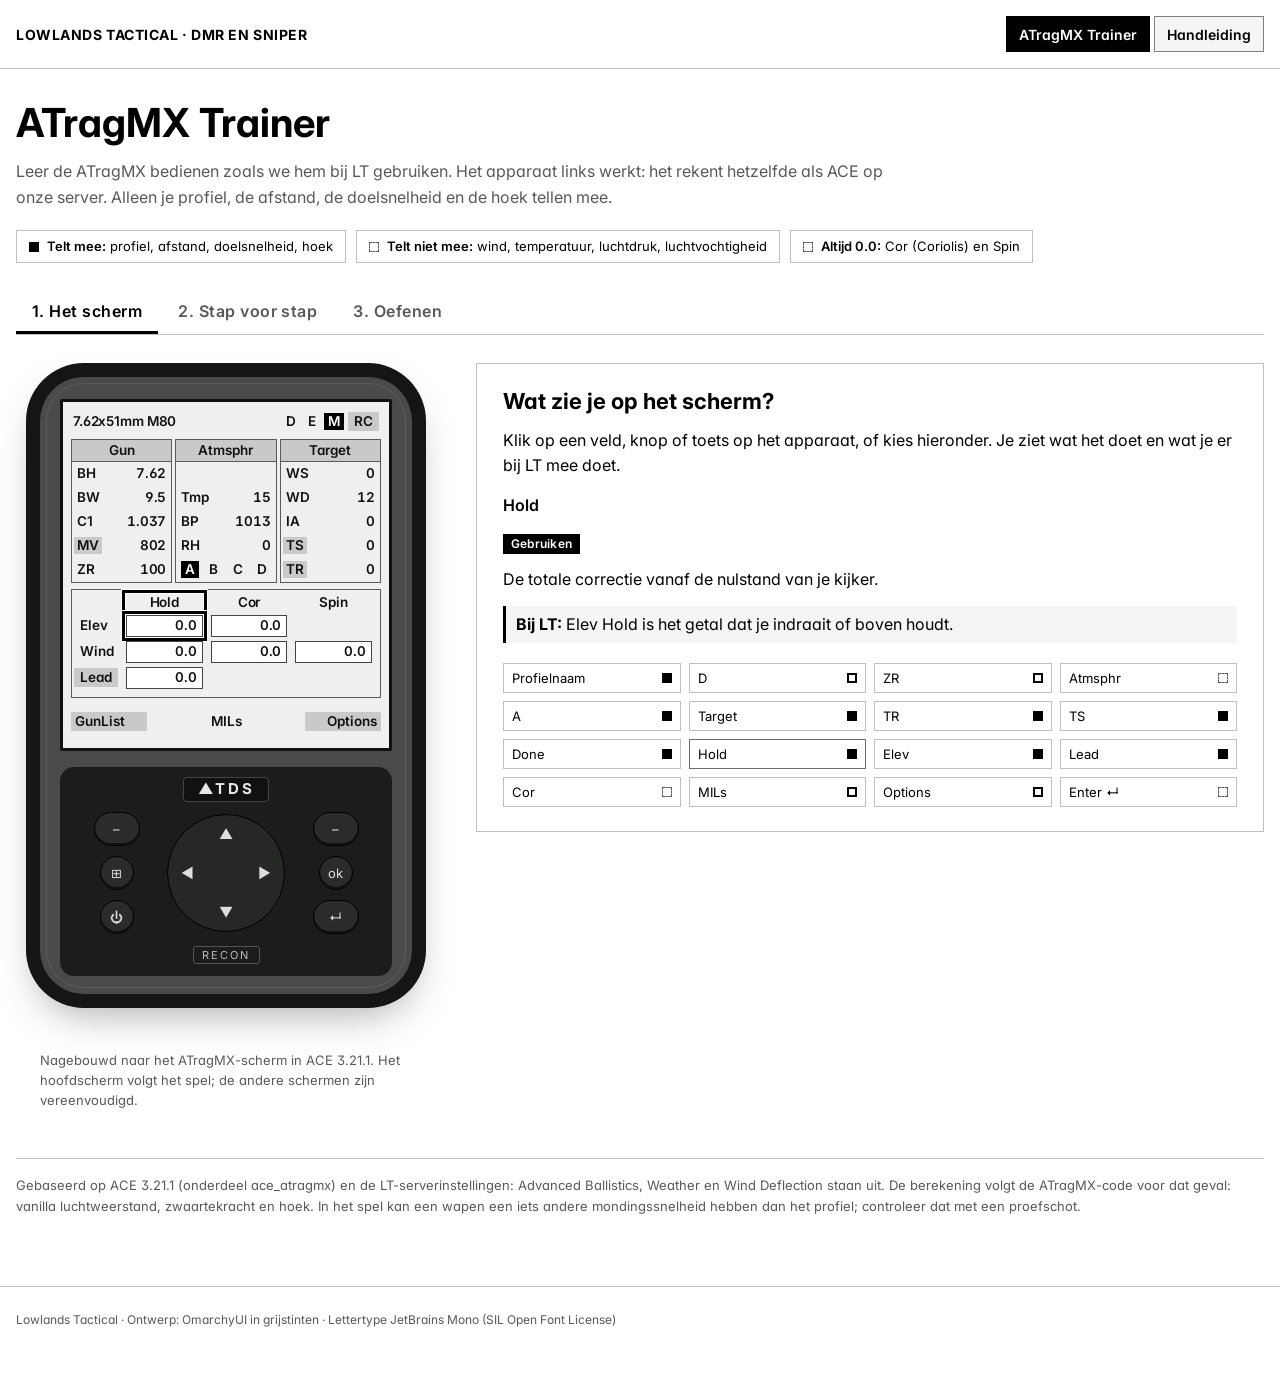
==== index.html @ fa659703 "Add ATragMX trainer and DMR/sniper guide Interactive Dutch ATragMX trainer matching ACE 3.21.1 with " ====
<!doctype html>
<html lang="nl">
<head>
<meta charset="utf-8">
<meta name="viewport" content="width=device-width, initial-scale=1, viewport-fit=cover">
<title>ATragMX Trainer · Lowlands Tactical</title>
<meta name="description" content="Interactieve ATragMX-training voor DMR en sniper bij Lowlands Tactical, afgestemd op onze ACE-serverinstellingen.">
<link rel="stylesheet" href="assets/omarchyui.css">
<link rel="stylesheet" href="assets/lt.css">
<link rel="preconnect" href="https://fonts.googleapis.com">
<link rel="preconnect" href="https://fonts.gstatic.com" crossorigin>
<link rel="stylesheet" href="https://fonts.googleapis.com/css2?family=Inter:wght@400;500;600;700&display=swap">
<style>
/* Layout: werkbank. Links het apparaat (blijft staan), rechts de les die erbij hoort. Op telefoon onder elkaar. */
/* Kleuren en letters komen uit OmarchyUI (assets/omarchyui.css + assets/lt.css). Hier alleen aliassen. */
:root{
  --fg:var(--ink); --muted:var(--ink-muted);
  --hi:var(--ink); --hi-soft:var(--selected);
  --ok:var(--ink); --ok-soft:var(--selected); --warn:var(--ink); --warn-soft:var(--surface-sunken); --no:var(--ink-muted); --no-soft:transparent;
  --f-display:var(--font-sans); --f-body:var(--font-text); --f-mono:var(--font-sans);
  --f-lcd:var(--font-text);
  /* Apparaat: vaste grijstinten, in beide thema's gelijk */
  --rubber:#151515; --olive:#4a4a4a; --olive-hi:#5c5c5c; --keys:#1c1c1c; --key:#2b2b2b; --lcd:#efefef; --lcd-ink:#111; --lcd-btn:#c9c9c9; --lcd-line:#5a5a5a;
}
*{box-sizing:border-box}
body{margin:0}
.wrap{max-width:1760px;margin:0 auto;padding-inline:16px;padding-block:24px 48px}
header.top{display:grid;gap:10px;margin-bottom:18px}
.eyebrow{font-family:var(--f-display);font-weight:600;letter-spacing:.12em;text-transform:uppercase;color:var(--accent);font-size:14px}
h1{font-family:var(--f-display);font-weight:700;font-size:clamp(34px,5vw,52px);line-height:1;margin:0;text-wrap:balance}
.lead{max-width:68ch;color:var(--muted);margin:0}
.rules{display:flex;flex-wrap:wrap;gap:8px;margin-top:4px}
.rule{display:inline-flex;gap:6px;align-items:center;border:1px solid var(--line);background:var(--surface);border-radius:999px;padding:4px 12px;font-size:13px}
.rule b{font-weight:600}
.dot{width:8px;height:8px;border-radius:50%;flex:none}
.dot.ok{background:var(--ok)} .dot.no{background:var(--no)} .dot.warn{background:var(--warn)}

nav.tabs{display:flex;gap:4px;border-bottom:1px solid var(--line);margin:18px 0 20px;overflow-x:auto}
nav.tabs button{font-family:var(--f-display);font-size:19px;font-weight:600;letter-spacing:.03em;background:none;border:0;border-bottom:3px solid transparent;color:var(--muted);padding:8px 14px;cursor:pointer;white-space:nowrap}
nav.tabs button[aria-selected="true"]{color:var(--fg);border-bottom-color:var(--accent)}
nav.tabs button:focus-visible{outline:2px solid var(--hi);outline-offset:2px}

.bench{display:grid;grid-template-columns:minmax(0,420px) minmax(0,1fr);gap:40px;align-items:start}
@media (max-width:880px){.bench{grid-template-columns:minmax(0,1fr)}}
.devcol{position:sticky;top:calc(env(safe-area-inset-top,0px) + 12px);max-width:400px;width:100%;justify-self:center}
@media (max-width:880px){.devcol{position:static}}

/* Het apparaat: TDS Recon met ATragMX */
.pda{background:var(--olive);border-radius:44px;padding:22px 20px 18px;position:relative;box-shadow:0 0 0 14px var(--rubber),0 18px 40px rgba(0,0,0,.35);margin:14px}
.pda::before{content:"";position:absolute;inset:6px;border-radius:38px;border:1px solid var(--olive-hi);pointer-events:none}
.screen{background:var(--lcd);color:var(--lcd-ink);font-family:var(--f-lcd);font-weight:600;font-size:13.5px;line-height:1.25;padding:10px 8px 8px;min-height:352px;position:relative;border:3px solid #111;border-radius:2px}
.keys{background:var(--keys);border-radius:14px;margin-top:16px;padding:10px 14px 12px;display:grid;grid-template-columns:1fr auto 1fr;grid-template-rows:auto auto auto;gap:6px 8px;align-items:center;justify-items:center}
.brand{grid-column:1/-1;font-family:var(--f-display);font-weight:700;letter-spacing:.18em;color:#e8e8e8;background:#111;border:1px solid #444;border-radius:4px;padding:0 14px;font-size:15px}
.k{background:var(--key);color:#ddd;border:1px solid #000;border-radius:50%;width:34px;height:34px;display:grid;place-items:center;font-size:13px;cursor:pointer;box-shadow:inset 0 -2px 0 rgba(0,0,0,.6)}
.k:hover{background:#3b3e39}
.k.wide{border-radius:18px;width:46px}
.dpad{grid-row:2/4;grid-column:2;width:118px;height:118px;border-radius:50%;background:#262826;border:1px solid #000;display:grid;grid-template-columns:repeat(3,1fr);grid-template-rows:repeat(3,1fr);place-items:center}
.dpad button{background:none;border:0;color:#ddd;font-size:14px;cursor:pointer;width:32px;height:32px;border-radius:50%}
.dpad button:hover{background:#3b3e39}
.recon{grid-column:1/-1;font-family:var(--f-display);letter-spacing:.2em;font-size:11px;color:#bbb;border:1px solid #555;border-radius:3px;padding:0 8px;margin-top:2px}

.top-line{display:flex;justify-content:space-between;align-items:center;gap:6px;margin:0 2px 8px}
.prof{white-space:nowrap;overflow:hidden;text-overflow:ellipsis}
.units{display:flex;gap:4px;align-items:center}
.u{background:none;border:0;font:inherit;color:inherit;padding:0 4px;cursor:pointer}
.u.on{background:#000;color:#fff}
.sbtn{background:var(--lcd-btn);border:0;font:inherit;color:inherit;padding:1px 6px;cursor:pointer}
.sbtn:hover{filter:brightness(.93)}
.cols{display:grid;grid-template-columns:repeat(3,minmax(0,1fr));gap:3px}
.col{border:1px solid var(--lcd-line)}
.col .hd{display:block;width:100%;text-align:center;background:var(--lcd-btn);border:0;border-bottom:1px solid var(--lcd-line);font:inherit;color:inherit;padding:2px 0;cursor:pointer}
.col .hd:hover{filter:brightness(.93)}
.cr{display:flex;justify-content:space-between;align-items:center;padding:3px 5px;min-height:24px;gap:4px}
.cr .lbtn{background:var(--lcd-btn);border:0;font:inherit;color:inherit;padding:0 3px;margin-left:-3px;cursor:pointer}
.cr .v{font-variant-numeric:tabular-nums}
.slots{display:flex;justify-content:space-between;padding:3px 5px}
.slots button{background:none;border:0;font:inherit;color:inherit;padding:0 4px;cursor:pointer}
.slots button.on{background:#000;color:#fff}
.resbox{border:1px solid var(--lcd-line);margin-top:6px;padding:4px 8px 8px;display:grid;grid-template-columns:auto repeat(3,minmax(0,1fr));gap:4px 8px;align-items:center}
.resbox .h{text-align:center}
.box{border:1px solid #444;background:#fff;text-align:right;padding:1px 5px;font-variant-numeric:tabular-nums;min-height:22px}
.bot{display:flex;justify-content:space-between;align-items:center;margin-top:14px}
.warnbar{background:#d4d4d4;color:#111;border:1px solid #111;font-family:var(--f-body);font-weight:500;font-size:11.5px;padding:2px 6px;margin-bottom:6px}
[data-k].hl{outline:3px solid var(--hi);outline-offset:1px;animation:pulse 1.4s ease-in-out infinite}
@keyframes pulse{50%{outline-color:transparent}}
@media (prefers-reduced-motion:reduce){[data-k].hl{animation:none}}
.explaining [data-k]{cursor:help}
.title-bar{background:#000;color:#fff;padding:2px 6px;margin:-10px -8px 8px}
.tgt-form{display:grid;gap:7px;padding:52px 4px 0}
.tbar{display:grid;grid-template-columns:repeat(4,1fr);gap:2px;background:var(--lcd-btn);margin:44px -4px 0}
.tbar button{background:var(--lcd-btn);border:0;font:inherit;color:inherit;padding:3px 0;cursor:pointer}
.tbar button+button{border-left:2px solid var(--lcd)}
.tbar button:hover{filter:brightness(.93)}
.tgt-form .sub{font-size:11px;color:#666;margin-right:2px}
.tgt-form .f{display:grid;grid-template-columns:minmax(0,1fr) auto;gap:6px;align-items:center}
.tgt-form input{width:62px;font:inherit;padding:1px 4px;border:1px solid #444;background:#fff;color:#000;text-align:right;border-radius:0}
.tgt-form input:focus{outline:2px solid #1d3f8a}
.tgt-form .pair{display:flex;gap:4px}
.tgt-form .pair{align-items:center}
.tgt-form .pair input{width:44px}
.list{display:grid;gap:1px;max-height:280px;overflow:auto}
.list button{text-align:left;font:inherit;background:none;border:0;padding:3px 6px;cursor:pointer;color:inherit}
.list button.on{background:#000;color:#fff}
.list button:hover:not(.on){background:#ddd}
.gl{display:grid;grid-template-columns:minmax(0,1.25fr) minmax(0,1fr);gap:10px;min-height:330px}
.gl-h{background:var(--lcd-btn);padding:2px 6px;margin-bottom:4px}
.gl .list{max-height:300px;border-right:6px solid #d6d6d6}
.gl .list button.on{background:var(--lcd-btn);color:inherit}
.gl-r{display:flex;flex-direction:column;gap:6px}
.gl-r .sbtn{text-align:right;padding:2px 6px}
.gl-r span{min-height:8px}
.gl-r .gl-sp{flex:1}
.optbg{position:absolute;inset:0;background:transparent;border:0;padding:0;cursor:default}
.optpop{position:absolute;right:8px;top:38%;width:56%;background:#fff;border:1px solid #333;display:grid;padding:2px 0;box-shadow:0 2px 6px rgba(0,0,0,.25)}
.optpop button{text-align:left;background:none;border:0;font:inherit;color:inherit;padding:1px 10px;cursor:pointer}
.optpop button.on{background:#e6e6e6}
.optpop button:hover{background:#d9d9d9}
.ra{padding:28px 4px 0}
.ra-note{font-size:12px;line-height:1.3;margin:0 0 18px}
.ra-r{display:grid;grid-template-columns:minmax(0,1fr) 22px 70px 74px;gap:6px;align-items:center;margin-bottom:10px}
.ra-r .ra-l{text-align:right}
.ra-r input{font:inherit;width:100%;padding:1px 4px;border:1px solid #444;background:#fff;color:#000;text-align:right}
.ra-r input:focus{outline:2px solid #1d3f8a}
.ra-x{text-align:center;padding:1px 0}
.ra-u{text-align:left;background:var(--lcd-btn);padding:1px 6px;min-height:20px}
.ra-r:first-of-type{grid-template-columns:minmax(0,1fr) auto}
.ra-hw{display:flex;gap:0;background:#fff;border:1px solid #fff}
.ra-hw .u{padding:1px 8px}
.sa-r{display:grid;grid-template-columns:minmax(0,1fr) 70px 74px;gap:6px;align-items:center;margin-bottom:12px}
.sa-r .ra-l{text-align:right}
.sa-r input{font:inherit;width:100%;padding:1px 4px;border:1px solid #444;background:#fff;color:#000;text-align:right}
.sa-r input:focus{outline:2px solid #1d3f8a}
.sa-timer{display:grid;gap:14px;justify-items:center;padding-top:228px}
.sa-time{font-size:26px;font-weight:700;font-variant-numeric:tabular-nums}
.sa-stop{padding:3px 18px}
.rc-top{display:flex;justify-content:space-between;align-items:center;margin:2px 0 8px}
.rc-btns{display:flex;gap:0;background:var(--lcd-btn)}
.rc-btns .sbtn{padding:1px 8px}
.rc thead th{background:var(--lcd-btn);position:sticky;top:0}
.rc-col{background:none;border:0;font:inherit;color:inherit;padding:0;cursor:pointer}
.atm-top{display:flex;justify-content:flex-end;align-items:center;gap:8px;margin:0 0 54px}
.atm-cm{border:1px solid #333;margin:0;padding:2px 10px 6px;display:flex;gap:4px;min-width:150px}
.atm-cm legend{padding:0 2px;font:inherit}
.atm-r{grid-template-columns:minmax(0,1fr) 64px}
.sc-f{justify-content:space-between;margin:0 6px 26px}
.sc-f .u{padding:1px 8px}
.sc-b{display:flex;justify-content:center;gap:12px;margin-top:30px}
.sc-b .sbtn{padding:2px 18px}
.rc{width:100%;border-collapse:collapse;font-variant-numeric:tabular-nums}
.rc th,.rc td{text-align:left;padding:2px 6px}
.rcwrap{max-height:322px;overflow:auto;border-right:6px solid #d6d6d6}
.msg{font-family:var(--f-body);font-weight:400;font-size:13px;margin:4px 2px 10px}

/* Rechterkolom */
.panel{min-width:0}
.card{background:var(--surface);border:1px solid var(--line);border-radius:10px;padding:18px 20px}
.panel h2{font-family:var(--f-display);font-weight:700;font-size:28px;line-height:1.1;margin:0 0 6px;text-wrap:balance}
.panel p{margin:0 0 10px;max-width:66ch}
.muted{color:var(--muted)}
.chip{display:inline-block;font-size:12px;font-weight:600;border-radius:4px;padding:1px 8px;letter-spacing:.02em}
.chip.use{background:var(--ok-soft);color:var(--ok)}
.chip.check{background:var(--warn-soft);color:var(--warn)}
.chip.ignore{background:var(--no-soft);color:var(--no)}
.chip.never{background:var(--no);color:#fff}
.explain{display:grid;gap:8px;min-height:150px}
.explain .name{font-family:var(--f-mono);font-weight:600;font-size:16px}
.lt{border-left:3px solid var(--accent);padding:6px 10px;background:var(--bg);border-radius:0 6px 6px 0}
.lt b{color:var(--accent)}
.legend{display:grid;grid-template-columns:repeat(auto-fill,minmax(140px,1fr));gap:6px;margin-top:12px}
.legend button{display:flex;justify-content:space-between;gap:6px;align-items:center;text-align:left;background:var(--bg);border:1px solid var(--line);border-radius:6px;padding:6px 8px;font-family:var(--f-mono);font-size:13px;color:var(--fg);cursor:pointer}
.legend button:hover,.legend button.on{border-color:var(--accent)}

ol.steps{list-style:none;padding:0;margin:12px 0 0;display:grid;gap:6px;counter-reset:s}
ol.steps li{counter-increment:s;display:grid;grid-template-columns:28px minmax(0,1fr);gap:10px;padding:10px 12px;border:1px solid var(--line);border-radius:8px;background:var(--bg)}
ol.steps li::before{content:counter(s);font-family:var(--f-display);font-weight:700;font-size:18px;line-height:1.3;color:var(--muted);text-align:center}
ol.steps li.done{opacity:.6}
ol.steps li.done::before{content:"✓";color:var(--ok)}
ol.steps li.now{border-color:var(--hi);background:var(--hi-soft)}
ol.steps li.now::before{color:var(--hi)}
ol.steps li.later{display:none}
ol.steps li.fin::before{content:"✓";color:var(--ok)}
.step-t{font-weight:600}
.step-d{color:var(--muted);font-size:14px;margin-top:2px}
.btn{font-family:var(--f-body);font-weight:600;font-size:14px;border-radius:6px;border:1px solid var(--accent);background:var(--accent);color:var(--accent-ink);padding:7px 14px;cursor:pointer}
.btn.ghost{background:transparent;color:var(--accent)}
.btn:focus-visible,.sbtn:focus-visible,.k:focus-visible,.legend button:focus-visible,.screen button:focus-visible{outline:2px solid var(--hi);outline-offset:2px}
.actions{display:flex;flex-wrap:wrap;gap:8px;margin-top:10px}
.progress{height:6px;background:var(--line);border-radius:3px;overflow:hidden;margin-top:10px}
.progress span{display:block;height:100%;background:var(--accent);transition:width .3s}

.call{font-family:var(--f-mono);font-size:15px;background:var(--bg);border:1px dashed var(--line);border-radius:8px;padding:10px 12px;margin:8px 0 12px}
.call .who{font-family:var(--f-display);font-size:13px;letter-spacing:.1em;text-transform:uppercase;color:var(--muted);display:block}
.facts{display:grid;grid-template-columns:repeat(auto-fit,minmax(150px,1fr));gap:8px;margin-bottom:12px}
.fact{background:var(--bg);border:1px solid var(--line);border-radius:8px;padding:8px 10px}
.fact .l{font-size:12px;color:var(--muted);text-transform:uppercase;letter-spacing:.06em}
.fact .val{font-family:var(--f-mono);font-weight:600;font-size:16px}
.dial{display:grid;grid-template-columns:repeat(auto-fit,minmax(220px,1fr));gap:14px}
.turret{background:var(--bg);border:1px solid var(--line);border-radius:8px;padding:10px 12px}
.turret .l{font-size:13px;color:var(--muted)}
.turret .read{font-family:var(--f-mono);font-size:26px;font-weight:600;font-variant-numeric:tabular-nums;margin:2px 0 6px}
.turret .bt{display:flex;flex-wrap:wrap;gap:4px}
.turret .bt button{font-family:var(--f-mono);font-size:13px;border:1px solid var(--line);background:var(--surface);color:var(--fg);border-radius:5px;padding:4px 8px;cursor:pointer}
.turret .bt button.on{border-color:var(--accent);color:var(--accent);font-weight:600}
.scopewrap{display:grid;grid-template-columns:minmax(0,240px) minmax(0,1fr);gap:16px;align-items:center;margin-top:14px}
@media (max-width:520px){.scopewrap{grid-template-columns:minmax(0,1fr)}}
.scope{max-width:240px;width:100%;aspect-ratio:1}
.verdict{font-family:var(--f-display);font-size:26px;font-weight:700}
.verdict.hit{color:var(--ok)} .verdict.miss{color:var(--no)}
.score{font-family:var(--f-mono);font-size:13px;color:var(--muted)}
table.sol{border-collapse:collapse;font-size:14px;margin-top:8px}
table.sol td{padding:3px 12px 3px 0;border-bottom:1px solid var(--line)}
table.sol td:last-child{font-family:var(--f-mono);font-variant-numeric:tabular-nums}
.foot{margin-top:28px;color:var(--muted);font-size:13px;max-width:80ch}

/* OmarchyUI: rechte hoeken, randen in plaats van kleur */
.card,.rule,.chip,.btn,.legend button,ol.steps li,.call,.fact,.turret,.turret .bt button,.progress,.progress span,.lt,nav.tabs button{border-radius:0}
.card{border-color:var(--line);background:var(--surface)}
.btn{border:1px solid var(--accent);background:var(--selected);color:var(--ink);font-family:var(--font-sans);min-height:var(--tap-min);padding:0 14px}
.btn:hover{background:var(--control-hover)}
.btn.ghost{border-color:var(--line-strong);background:var(--control-normal);color:var(--ink)}
.chip.use{background:var(--ink);color:var(--bg)}
.chip.check{background:transparent;color:var(--ink);border:1px solid var(--ink)}
.chip.ignore{background:transparent;color:var(--ink-muted);border:1px dashed var(--line-strong)}
.chip.never{background:var(--bg);color:var(--ink);border:2px solid var(--ink)}
.chip.never::before{content:"⚠ "}
.dot{border-radius:0;width:10px;height:10px}
.dot.ok{background:var(--ink)}
.dot.warn{background:transparent;border:2px solid var(--ink)}
.dot.no{background:transparent;border:1px dashed var(--ink-muted)}
ol.steps li.now{border-color:var(--ink);background:var(--selected)}
ol.steps li.now::before{color:var(--ink)}
ol.steps li.done::before{color:var(--ink)}
.lt{border-left-color:var(--ink);background:var(--surface-sunken)}
.lt b{color:var(--ink)}
.verdict.hit,.verdict.miss{color:var(--ink)}
.eyebrow{color:var(--ink-muted)}
nav.tabs button[aria-selected="true"]{border-bottom-color:var(--ink)}
.turret .bt button.on{border-color:var(--ink);color:var(--ink);background:var(--selected)}
[data-k].hl{outline:3px solid #000;box-shadow:0 0 0 5px #fff}
h1{font-weight:700;font-size:clamp(28px,4vw,40px);line-height:1.1}
.panel h2{font-size:22px}
.panel h3{font-size:17px}
nav.tabs button{font-size:16px}
.foot{border-top:1px solid var(--line);padding-top:12px}

/* Ruimte en uitlijning */
.wrap{padding-block:32px 56px}
header.top{gap:14px;margin-bottom:8px}
.lead{line-height:1.6;max-width:90ch}
.rules{gap:8px 10px;margin-top:6px}
.rule{display:inline-block;padding:6px 12px;line-height:1.45}
.rule .dot{display:inline-block;vertical-align:-1px;margin-right:8px}
nav.tabs{margin:28px 0 28px;flex-wrap:wrap;overflow-x:visible}
nav.tabs button{padding:10px 16px}
.card{padding:24px 26px}
.panel h2{margin:0 0 12px;line-height:1.25}
.panel p{margin:0 0 14px;line-height:1.6;max-width:90ch}
.explain{gap:12px;margin-top:6px}
.legend{margin-top:20px;gap:8px;grid-template-columns:repeat(auto-fill,minmax(170px,1fr))}
ol.steps{margin-top:18px;gap:10px}
ol.steps li{padding:14px 16px}
.step-d{margin-top:4px;line-height:1.55}
.progress{margin-top:16px}
.actions{margin-top:18px;gap:10px}
.call{margin:12px 0 16px;padding:12px 14px}
.facts{gap:10px;margin-bottom:16px}
.fact{padding:10px 12px}
.dial{gap:16px;margin-top:4px}
.turret{padding:14px 16px}
.turret .read{margin:4px 0 10px}
.scopewrap{margin-top:24px;gap:24px}
.scope{color:var(--ink)}
.devcap{font-size:13px;line-height:1.55;margin:56px 0 0 14px;max-width:46ch}
.foot{margin-top:48px;padding-top:16px;line-height:1.6;max-width:none}
/* Toetsenblok: zelfde indeling als de TDS Recon */
.keys{grid-template-rows:auto repeat(3,auto);row-gap:10px}
.keys .brand{grid-row:1;grid-column:1/-1}
.dpad{grid-row:2/5;grid-column:2}
#k-sl{grid-row:2;grid-column:1} #k-sr{grid-row:2;grid-column:3}
#k-win{grid-row:3;grid-column:1} #k-ok{grid-row:3;grid-column:3}
#k-power{grid-row:4;grid-column:1} #k-enter{grid-row:4;grid-column:3}
.keys .recon{grid-row:5;grid-column:1/-1}
/* Telefoon: apparaat past binnen de breedte */
@media (max-width:520px){
  .pda{margin:12px 12px 14px;padding:16px 10px 14px;border-radius:30px;box-shadow:0 0 0 10px var(--rubber),0 12px 28px rgba(0,0,0,.35)}
  .pda::before{border-radius:26px}
  .screen{font-size:12px;padding:8px 6px 6px}
  .cr{padding:3px 3px}
  .resbox{padding:4px 5px 6px;gap:4px 5px}
  .card{padding:18px 16px}
  .devcap{margin-top:40px}
}

/* Trainer: overal Inter */
.o-root, .o-root *{font-family:var(--font-text) !important}
.screen{letter-spacing:-0.01em}
</style>

</head>
<body class="o-root">
<header class="site">
  <span class="site-name">Lowlands Tactical · DMR en sniper</span>
  <nav class="site-nav" aria-label="Pagina's"><a href="index.html" aria-current="page">ATragMX Trainer</a><a href="handleiding.html">Handleiding</a></nav>
</header>
<div class="wrap">
  <header class="top">
    <h1>ATragMX Trainer</h1>
    <p class="lead">Leer de ATragMX bedienen zoals we hem bij LT gebruiken. Het apparaat links werkt: het rekent hetzelfde als ACE op onze server. Alleen je profiel, de afstand, de doelsnelheid en de hoek tellen mee.</p>
    <div class="rules" aria-label="Wat telt mee op onze server">
      <span class="rule"><span class="dot ok"></span><b>Telt mee:</b> profiel, afstand, doelsnelheid, hoek</span>
      <span class="rule"><span class="dot no"></span><b>Telt niet mee:</b> wind, temperatuur, luchtdruk, luchtvochtigheid</span>
      <span class="rule"><span class="dot no"></span><b>Altijd 0.0:</b> Cor (Coriolis) en Spin</span>
    </div>
  </header>

  <nav class="tabs" role="tablist" aria-label="Onderdelen">
    <button role="tab" id="tab-uitleg" aria-selected="true" data-tab="uitleg">1. Het scherm</button>
    <button role="tab" id="tab-stappen" aria-selected="false" data-tab="stappen">2. Stap voor stap</button>
    <button role="tab" id="tab-oefenen" aria-selected="false" data-tab="oefenen">3. Oefenen</button>
  </nav>

  <div class="bench">
    <div class="devcol">
      <div class="pda" aria-label="Gesimuleerde ATragMX">
        <div class="screen" id="screen"></div>
        <div class="keys">
          <div class="brand">▲TDS</div>
          <button class="k wide" type="button" id="k-sl" data-k="k-soft" aria-label="Softkey links">–</button>
          <div class="dpad">
            <span></span><button type="button" id="k-up" data-k="k-pad" aria-label="Vorig profiel">▲</button><span></span>
            <button type="button" id="k-left" data-k="k-pad" aria-label="Vorig doel">◀</button><span></span><button type="button" id="k-right" data-k="k-pad" aria-label="Volgend doel">▶</button>
            <span></span><button type="button" id="k-down" data-k="k-pad" aria-label="Volgend profiel">▼</button><span></span>
          </div>
          <button class="k wide" type="button" id="k-sr" data-k="k-soft" aria-label="Softkey rechts">–</button>
          <button class="k" type="button" id="k-win" data-k="k-win" aria-label="Windows-toets">⊞</button>
          <button class="k" type="button" id="k-ok" data-k="k-ok" aria-label="OK">ok</button>
          <button class="k" type="button" id="k-power" data-k="k-power" aria-label="Aan/uit">⏻</button>
          <button class="k wide" type="button" id="k-enter" data-k="k-enter" aria-label="Enter">↵</button>
          <div class="recon">RECON</div>
        </div>
      </div>
      <p class="muted devcap">Nagebouwd naar het ATragMX-scherm in ACE 3.21.1. Het hoofdscherm volgt het spel; de andere schermen zijn vereenvoudigd.</p>
    </div>

    <div class="panel">
      <section id="p-uitleg" role="tabpanel" aria-labelledby="tab-uitleg">
        <div class="card">
          <h2>Wat zie je op het scherm?</h2>
          <p>Klik op een veld, knop of toets op het apparaat, of kies hieronder. Je ziet wat het doet en wat je er bij LT mee doet.</p>
          <div class="explain" id="explain" aria-live="polite"></div>
          <div class="legend" id="legend"></div>
        </div>
      </section>

      <section id="p-stappen" role="tabpanel" aria-labelledby="tab-stappen" hidden>
        <div class="card">
          <h2>Twee doelen, van begin tot eind</h2>
          <p>Volg de gemarkeerde stap. Je doet het op het apparaat; de stap gaat vanzelf door als het goed is.</p>
          <div class="progress" aria-hidden="true"><span id="prog" style="width:0%"></span></div>
          <ol class="steps" id="steps"></ol>
          <div class="actions"><button class="btn ghost" type="button" id="restart">Opnieuw beginnen</button></div>
        </div>
      </section>

      <section id="p-oefenen" role="tabpanel" aria-labelledby="tab-oefenen" hidden>
        <div class="card">
          <h2>Oefenen met een spottermelding</h2>
          <p>Je krijgt een melding van je spotter. Reken het schot uit op de ATragMX, draai in, houd voor en schiet.</p>
          <div id="scen"></div>
          <div class="dial">
            <div class="turret">
              <div class="l">Elevatietoren (mil boven nul)</div>
              <div class="read" id="r-elev">0.0</div>
              <div class="bt">
                <button type="button" data-de="-1">−1.0</button><button type="button" data-de="-0.1">−0.1</button>
                <button type="button" data-de="0.1">+0.1</button><button type="button" data-de="1">+1.0</button>
                <button type="button" data-de="0">Nul</button>
              </div>
            </div>
            <div class="turret">
              <div class="l">Voorhouden (mil)</div>
              <div class="read" id="r-lead">0.0</div>
              <div class="bt">
                <button type="button" data-dl="-0.1">−0.1</button><button type="button" data-dl="0.1">+0.1</button><button type="button" data-dl="0">0</button>
                <button type="button" data-side="L" id="side-L">Links</button><button type="button" data-side="R" id="side-R">Rechts</button>
              </div>
            </div>
          </div>
          <div class="actions">
            <button class="btn" type="button" id="fire">Schot</button>
            <button class="btn ghost" type="button" id="showsol">Toon oplossing</button>
            <button class="btn ghost" type="button" id="next">Nieuwe melding</button>
          </div>
          <div class="scopewrap">
            <svg class="scope" id="scope" viewBox="-100 -100 200 222" role="img" aria-label="Kijkerbeeld met inslag"></svg>
            <div aria-live="polite">
              <div class="verdict" id="verdict">Nog niet geschoten</div>
              <p id="spotcall" class="muted" style="margin:4px 0 6px">Je spotter meldt hier de inslag.</p>
              <div class="score" id="score">Raak 0 van 0</div>
              <div id="sol"></div>
            </div>
          </div>
        </div>
      </section>
    </div>
  </div>

  <p class="foot">Gebaseerd op ACE 3.21.1 (onderdeel ace_atragmx) en de LT-serverinstellingen: Advanced Ballistics, Weather en Wind Deflection staan uit. De berekening volgt de ATragMX-code voor dat geval: vanilla luchtweerstand, zwaartekracht en hoek. In het spel kan een wapen een iets andere mondingssnelheid hebben dan het profiel; controleer dat met een proefschot.</p>
</div>

<script>
(function(){
"use strict";
// ATragMX-profielen uit ACE 3.21.1 (fnc_initGunList): naam, MV m/s, ZR m, airFriction, boorhoogte cm, kogelgewicht g
var GUNS=[
  {n:"12.7x108mm", mv:820, zr:100, af:-0.00065098, bh:8.89, bw:48.28, d:12.7, tw:38.1},
  {n:"12.7x108mm APDS", mv:1060, zr:100, af:-0.00036, bh:8.89, bw:27.95, d:11.08, tw:38.1},
  {n:"12.7x99mm AMAX", mv:852, zr:100, af:-0.00037397, bh:8.89, bw:48.6, d:12.7, tw:38.1},
  {n:"12.7x99mm", mv:892, zr:100, af:-0.00058679, bh:8.89, bw:41.92, d:12.7, tw:38.1},
  {n:"12.7x54mm", mv:295, zr:100, af:-0.00037716, bh:6.35, bw:48.2, d:11.9, tw:25.0},
  {n:".50 Beowulf", mv:549, zr:100, af:-0.00209809, bh:6.6, bw:21.64, d:12.7, tw:50.8},
  {n:".408 CheyTac 305gr", mv:1059, zr:100, af:-0.00065414, bh:7.37, bw:19.76, d:10.4, tw:33.02},
  {n:".408 CheyTac 419gr", mv:859, zr:100, af:-0.00046249, bh:7.37, bw:27.15, d:10.4, tw:33.02},
  {n:"9.3×64mm", mv:780, zr:100, af:-0.00080801, bh:8.13, bw:17.0, d:9.65, tw:36.0},
  {n:".338LM 250gr", mv:872, zr:100, af:-0.00060841, bh:7.37, bw:16.2, d:8.58, tw:25.4},
  {n:".338LM 300gr", mv:792, zr:100, af:-0.00055706, bh:7.37, bw:19.44, d:8.58, tw:25.4},
  {n:".338LM API526", mv:872, zr:100, af:-0.0006922, bh:7.37, bw:16.39, d:8.58, tw:25.4},
  {n:".300WM Mk248 Mod0", mv:857, zr:100, af:-0.00072468, bh:7.37, bw:12.31, d:7.8, tw:25.4},
  {n:".300WM Mk248 Mod1", mv:839, zr:100, af:-0.00063027, bh:7.37, bw:14.26, d:7.8, tw:25.4},
  {n:".300WM Berger OTM", mv:792, zr:100, af:-0.00054587, bh:7.37, bw:14.9, d:7.8, tw:25.4},
  {n:"7.62x54mmR", mv:828, zr:100, af:-0.00103739, bh:7.11, bw:9.849, d:7.92, tw:24.13},
  {n:"7.62x51mm M80", mv:802, zr:100, af:-0.00103711, bh:7.62, bw:9.461, d:7.82, tw:25.4},
  {n:"7.62x51mm M118LR", mv:757, zr:100, af:-0.00085157, bh:7.62, bw:11.34, d:7.82, tw:25.4},
  {n:"7.62x51mm Mk316", mv:781, zr:100, af:-0.00084311, bh:7.62, bw:11.34, d:7.82, tw:25.4},
  {n:"7.62x51mm Mk319", mv:900, zr:100, af:-0.00104515, bh:7.62, bw:8.424, d:7.82, tw:25.4},
  {n:"7.62x51mm M993", mv:912, zr:100, af:-0.0010939, bh:7.62, bw:8.23, d:7.82, tw:25.4},
  {n:"7.62x51mm Subsonic", mv:314, zr:100, af:-0.00060194, bh:6.86, bw:12.96, d:7.82, tw:25.4},
  {n:"7.62x39mm", mv:715, zr:100, af:-0.00154815, bh:7.62, bw:7.97, d:7.92, tw:24.0},
  {n:"6.5x39mm", mv:766, zr:100, af:-0.00077363, bh:6.35, bw:7.97, d:6.71, tw:22.86},
  {n:"6.5x47mm Lapua", mv:767, zr:100, af:-0.00069003, bh:6.35, bw:9.007, d:6.71, tw:22.86},
  {n:"6.5mm Creedmor", mv:822, zr:100, af:-0.00062437, bh:6.35, bw:9.072, d:6.71, tw:22.86},
  {n:"5.8x42mm DBP87", mv:942, zr:100, af:-0.00121087, bh:9.91, bw:4.15, d:6.0, tw:24.4},
  {n:"5.8x42mm DBP88", mv:895, zr:100, af:-0.00096786, bh:8.89, bw:5.0, d:6.0, tw:20.6},
  {n:"5.56x45mm M855", mv:862, zr:100, af:-0.00130094, bh:7.11, bw:4.018, d:5.7, tw:17.78},
  {n:"5.56x45mm Mk262", mv:812, zr:100, af:-0.00111805, bh:7.11, bw:4.99, d:5.7, tw:17.78},
  {n:"5.56x45mm Mk318", mv:872, zr:100, af:-0.0012588, bh:7.11, bw:4.018, d:5.7, tw:17.78},
  {n:"5.56x45mm M995", mv:861, zr:100, af:-0.00126182, bh:7.11, bw:4.536, d:5.7, tw:17.78},
  {n:"5.45x39mm 7N6M", mv:735, zr:100, af:-0.00119458, bh:3.81, bw:3.43, d:5.6, tw:16.0}
];
function curGun(){return S.wm||GUNS[S.gun];}
function gi(n){for(var i=0;i<GUNS.length;i++){if(GUNS[i].n===n) return i;} return 0;}
var WEAPONS=[
  {w:"Mk18 ABR", g:gi("7.62x51mm M80")}, {w:"M40A5", g:gi("7.62x51mm M80")}, {w:"M40A5 met M118LR", g:gi("7.62x51mm M118LR")},
  {w:"Rahim", g:gi("7.62x54mmR")}, {w:"MXM", g:gi("6.5x39mm")}, {w:"SAM-R met M855", g:gi("5.56x45mm M855")}, {w:"SAM-R met Mk262", g:gi("5.56x45mm Mk262")}
];
var G=9.8066, UNITS=["MILs","TMOA","SMOA","Clicks"];

// Vanilla-baan zoals ace_atragmx_fnc_calculate_solution zonder Advanced Ballistics
function fly(angDeg,gun,range,ia){
  var a=(angDeg+ia)*Math.PI/180, b=angDeg*Math.PI/180;
  var g=[0,Math.sin(a)*-G,Math.cos(a)*-G];
  var p=[0,0,-gun.bh/100], v=[0,Math.cos(b)*gun.mv,Math.sin(b)*gun.mv], last=p.slice(), t=0, dt=1/Math.round(gun.mv), i;
  while(t<15 && p[1]<range){
    var s=Math.hypot(v[0],v[1],v[2]);
    var acc=[v[0]*s*gun.af+g[0], v[1]*s*gun.af+g[1], v[2]*s*gun.af+g[2]];
    last=p.slice();
    for(i=0;i<3;i++){p[i]+=v[i]*dt*0.5;}
    for(i=0;i<3;i++){v[i]+=acc[i]*dt;}
    for(i=0;i<3;i++){p[i]+=v[i]*dt*0.5;}
    t+=dt;
  }
  var f=(range-last[1])/((p[1]-last[1])||1);
  return {tz:last[2]+(p[2]-last[2])*f, t:t, v:Math.hypot(v[0],v[1],v[2])};
}
var zeroCache={};
function zeroAngle(gun){
  var key=gun.n+"|"+gun.zr+"|"+gun.mv+"|"+gun.af+"|"+gun.bh; if(zeroCache[key]!=null) return zeroCache[key];
  var lo=-1,hi=2; for(var i=0;i<50;i++){var m=(lo+hi)/2; if(fly(m,gun,gun.zr,0).tz>0) hi=m; else lo=m;}
  return (zeroCache[key]=(lo+hi)/2);
}
function solve(gun,range,ts,ia){
  if(!(range>0)) return null;
  var r=fly(zeroAngle(gun),gun,range,ia||0);
  return {elev:-Math.atan(r.tz/range)*1000, lead:(ts*r.t)/(Math.tan(0.001)*range), tof:r.t, v:r.v, e:0.5*(gun.bw/1000)*r.v*r.v*0.737562149};
}

// Toestand van het apparaat (beginwaarden zoals ace_atragmx_fnc_init)
function newSlot(){return {ws:0,ws2:0,wd:12,ia:0,ts:0,dir:"R",tr:0,lat:38,dof:0,res:null};}
var S={clk:{u:2,n:10}, clkT:null, wm:null, atm:{tbh:true,t:15,b:1013.25,h:0,a:0}, atmE:null, rcs:{start:500,end:2000,inc:50}, rcCol:3, sa:{tr:"0",nt:"",tm:"",est:"0",ntu:0}, ra:{useH:true,ts:"",is:"",an:"0",er:"0",tsu:2,isu:0}, gun:gi("7.62x51mm M80"), pick:0, opt:false, cor:true, cur:0, unit:"M", su:0, screen:"main", slot:0, slots:[newSlot(),newSlot(),newSlot(),newSlot()], wind2:false, explain:"Hold", tab:"uitleg"};

function el(id){return document.getElementById(id);}
function esc(s){return String(s).replace(/[&<>"]/g,function(c){return {"&":"&amp;","<":"&lt;",">":"&gt;",'"':"&quot;"}[c];});}
function r2(x){return Math.round(x*100)/100;}
function inUnit(mil){ if(S.su===0) return r2(mil); if(S.su===1) return r2(mil*3.4377468); if(S.su===2) return r2(mil*3.4377468*1.047); return Math.round(mil/clickMil()); }
function clickMil(){var u=S.clk.u, n=S.clk.n, moa=0.2908882; return (u===2?1:u===0?moa:moa/1.047)/n;}
// Schermnotatie zoals fnc_update_result: positief = getal, negatief = getal + D, nul = 0.0
function fmtElev(mil){var x=inUnit(mil); return x>0?String(x):x<0?Math.abs(x)+"D":"0.0";}
function fmtLead(mil,dir){var x=inUnit(mil); return x>0?x+(dir==="R"?"R":"L"):"0.0";}
function dec1(x){return (Math.round(x*10)/10).toFixed(1);}

function render(){
  var sc=el("screen"), gun=curGun(), t=S.slots[S.slot], h="", r=t.res;
  if(S.screen==="main"){
    if(S.unit!=="M") h+='<div class="warnbar">Eenheden staan niet op metrisch. Druk op M.</div>';
    if(!S.cor) h+='<div class="warnbar">Show Coriolis staat uit. Zet het aan via Options.</div>';
    if(S.su!==0) h+='<div class="warnbar">Resultaat staat in '+UNITS[S.su]+'. Druk op '+UNITS[S.su]+' tot MILs terugkomt.</div>';
    h+='<div class="top-line"><span class="prof" data-k="Profile">'+esc(gun.n)+'</span><span class="units" data-k="Units">'+
       ["D","E","M"].map(function(u){return '<button type="button" class="u'+(S.unit===u?' on':'')+'" data-unit="'+u+'" data-k="Units">'+u+'</button>';}).join("")+
       '<button type="button" class="sbtn" data-act="rc" data-k="RC">RC</button></span></div>';
    h+='<div class="cols">'+
      '<div class="col"><button type="button" class="hd" data-act="gun" data-k="Gun">Gun</button>'+
        cr("BH",gun.bh.toFixed(2))+cr("BW",gun.bw.toFixed(1))+cr("C1",(-gun.af*1000).toFixed(3))+
        '<div class="cr"><button type="button" class="lbtn" data-act="mv" data-k="MV">MV</button><span class="v">'+gun.mv+'</span></div>'+cr("ZR",gun.zr)+'</div>'+
      '<div class="col"><button type="button" class="hd" data-act="atm" data-k="Atmsphr">Atmsphr</button>'+
        '<div class="cr"></div>'+cr("Tmp",S.unit==="M"?String(Math.round(S.atm.t)):String(Math.round(S.atm.t*1.8+32)),"Atmsphr")+(S.atm.tbh?cr("BP",S.unit==="M"?String(Math.round(S.atm.b)):String(Math.round(S.atm.b/33.8638866667*100)/100),"Atmsphr")+cr("RH",String(Math.round(S.atm.h*100)),"Atmsphr"):cr("Alt",S.unit==="M"?String(Math.round(S.atm.a)):String(Math.round(S.atm.a*3.2808399)),"Atmsphr")+'<div class="cr"></div>')+
        '<div class="slots" data-k="Slots">'+["A","B","C","D"].map(function(x,i){return '<button type="button" class="'+(S.slot===i?'on':'')+'" data-slot="'+i+'" data-k="Slots">'+x+'</button>';}).join("")+'</div></div>'+
      '<div class="col"><button type="button" class="hd" data-act="target" data-k="Target">Target</button>'+
        cr("WS",t.ws)+cr("WD",t.wd)+cr("IA",t.ia)+
        '<div class="cr"><button type="button" class="lbtn" data-act="tsassist" data-k="TS">TS</button><span class="v">'+t.ts+'</span></div>'+
        '<div class="cr"><button type="button" class="lbtn" data-act="trassist" data-k="TR">TR</button><span class="v">'+t.tr+'</span></div></div>'+
    '</div>';
    h+=resBox(r,t);
    h+='<div class="bot"><button type="button" class="sbtn" data-act="gunlist" data-k="GunList" style="padding:1px 22px 1px 4px">GunList</button>'+
       '<button type="button" class="u" data-act="su" data-k="ScopeUnit">'+UNITS[S.su]+'</button>'+
       '<button type="button" class="sbtn" data-act="options" data-k="Options" style="padding:1px 4px 1px 22px">Options</button></div>';
    if(S.opt){
      var OPT=["Accuracy 1st","Muz Vel Table","Drag Coef Table","Target Speed Est","Target Range Est","Truing Drop",S.cor?"Show Coriolis *":"Show Coriolis","Set Clicks","Gun Note"];
      h+='<button type="button" class="optbg" data-act="optclose" aria-label="Menu sluiten"></button><div class="optpop" role="menu">'+OPT.map(function(o,i){return '<button type="button" role="menuitem" class="'+(i===0?'on':'')+'" data-opt="'+i+'" data-k="Opt'+i+'">'+o+'</button>';}).join("")+'</div>';
    }
  } else if(S.screen==="target"){
    var ic=(Math.round(Math.cos(t.ia*Math.PI/180)*100)/100);
    h+='<div class="tgt-form">'+
      fld("Latitude","t-lat",t.lat,"Latitude")+fld("Dir of Fire (deg from N)","t-dof",t.dof,"DoF")+
      '<div class="f" data-k="WS"><label for="t-ws">Wind Speed (m/s)</label><span class="pair"><span class="sub">1</span><input id="t-ws" inputmode="decimal" value="'+t.ws+'"><span class="sub">2</span><input id="t-ws2" inputmode="decimal" value="'+t.ws2+'" aria-label="Wind Speed 2"></span></div>'+
      fld("Wind Direction (clock)","t-wd",t.wd,"WD")+
      '<div class="f" data-k="IA"><label for="t-iad">Inclination Angle</label><span class="pair"><span class="sub">c</span><input id="t-iac" inputmode="decimal" value="'+ic+'" aria-label="Inclination Angle cosinus"><span class="sub">d</span><input id="t-iad" inputmode="decimal" value="'+t.ia+'"></span></div>'+
      '<div class="f" data-k="TS"><label for="t-ts">Target Speed (m/s)</label><span class="pair"><button class="sbtn" type="button" data-act="tsdir" data-k="TSdir" aria-label="Looprichting">'+(t.dir==="R"?"&gt;":"&lt;")+'</button><input id="t-ts" inputmode="decimal" value="'+t.ts+'"></span></div>'+
      fld("Target Range (meters)","t-tr",t.tr,"TR")+
      '</div><div class="tbar"><button type="button" data-act="done" data-k="Done">Done</button><button type="button" data-act="cancel" data-k="Cancel">Cancel</button><button type="button" data-act="noopkey" data-k="PrevNext">Prev</button><button type="button" data-act="noopkey" data-k="PrevNext">Next</button></div>';
  } else if(S.screen==="gunlist"){
    h+='<div class="gl"><div class="gl-l"><div class="gl-h">AtragGun.gun</div><div class="list" id="gl-list" style="position:relative">'+GUNS.map(function(g,i){return '<button type="button" class="'+(i===S.pick?'on':'')+'" data-pick="'+i+'" data-k="GunPick">'+esc(g.n)+'</button>';}).join("")+'</div></div>'+
      '<div class="gl-r"><button type="button" class="sbtn" data-act="opengun" data-k="OpenGun">Open Gun</button><button type="button" class="sbtn" data-act="noopkey" data-k="SaveGun">Save Gun</button><button type="button" class="sbtn" data-act="noopkey" data-k="AddGun">Add New Gun</button><span></span>'+
      '<button type="button" class="sbtn" data-act="noopkey" data-k="DelGun">Delete Gun</button><button type="button" class="sbtn" data-act="noopkey" data-k="Note">Note</button><span class="gl-sp"></span><button type="button" class="sbtn" data-act="cancel" data-k="GunDone">Done</button></div></div>';
  } else if(S.screen==="trassist"){
    var A=S.ra;
    h+='<div class="ra"><p class="ra-note">When using WIDTH to size a target, UP/Down Angle does not effect range calculation but will effect bullet drop.</p>'+
      '<div class="ra-r"><span class="ra-l">Using Target:</span><span class="ra-hw" data-k="RAhw"><button type="button" class="u'+(A.useH?' on':'')+'" data-act="rah">Height</button><button type="button" class="u'+(A.useH?'':' on')+'" data-act="raw">Width</button></span></div>'+
      '<div class="ra-r" data-k="RAsize"><span class="ra-l">Target Size</span><button type="button" class="sbtn ra-x" data-act="ra0" data-k="RAx">!</button><input id="ra-ts" inputmode="decimal" value="'+esc(A.ts)+'" aria-label="Target Size"><button type="button" class="sbtn ra-u" data-act="rau1" data-k="RAunit">'+RA_TU[A.tsu]+'</button></div>'+
      '<div class="ra-r" data-k="RAimg"><span class="ra-l">Image Size</span><button type="button" class="sbtn ra-x" data-act="ra1" data-k="RAx">!</button><input id="ra-is" inputmode="decimal" value="'+esc(A.is)+'" aria-label="Image Size"><button type="button" class="sbtn ra-u" data-act="rau2" data-k="RAunit">'+RA_IU[A.isu]+'</button></div>'+
      '<div class="ra-r" data-k="RAang"><span class="ra-l">Angle</span><span class="ra-x"></span><input id="ra-an" inputmode="decimal" value="'+esc(A.an)+'" aria-label="Angle"><span class="ra-u"></span></div>'+
      '<div class="ra-r" data-k="RAest"><span class="ra-l">Est Range</span><button type="button" class="sbtn ra-x" data-act="ra2" data-k="RAx">!</button><input id="ra-er" inputmode="decimal" value="'+esc(A.er)+'" aria-label="Est Range"><span class="ra-u" style="background:none">Meters</span></div>'+
      '</div><div class="tbar" style="margin-top:14px"><button type="button" data-act="radone" data-k="RAdone">Done</button><button type="button" data-act="cancel" data-k="Cancel">Cancel</button><button type="button" data-act="noopkey" data-k="PrevNext">Prev</button><button type="button" data-act="noopkey" data-k="PrevNext">Next</button></div>';
  } else if(S.screen==="tsassist"){
    var B=S.sa;
    h+='<div class="ra" style="padding-top:64px">'+
      '<div class="sa-r" data-k="SAtr"><span class="ra-l">Target Range</span><input id="sa-tr" inputmode="decimal" value="'+esc(B.tr)+'" aria-label="Target Range"><span>Meters</span></div>'+
      '<div class="sa-r" data-k="SAnt"><span class="ra-l">Num Ticks</span><input id="sa-nt" inputmode="decimal" value="'+esc(B.nt)+'" aria-label="Num Ticks"><button type="button" class="sbtn ra-u" data-act="sau" data-k="SAunit">'+RA_IU[B.ntu]+'</button></div>'+
      '<div class="sa-r" data-k="SAtm"><span class="ra-l">Time (secs)</span><input id="sa-tm" inputmode="decimal" value="'+esc(B.tm)+'" aria-label="Time"><button type="button" class="sbtn ra-u" data-act="sastart" data-k="SAstart">Start</button></div>'+
      '<div class="sa-r" data-k="SAest"><span class="ra-l">Est Speed</span><span class="ra-u" style="text-align:right">'+esc(B.est)+'</span><span>m/s</span></div>'+
      '</div><div class="tbar" style="margin-top:14px"><button type="button" data-act="sadone" data-k="SAdone">Done</button><button type="button" data-act="cancel" data-k="Cancel">Cancel</button><button type="button" data-act="noopkey" data-k="PrevNext">Prev</button><button type="button" data-act="noopkey" data-k="PrevNext">Next</button></div>';
  } else if(S.screen==="satimer"){
    h+='<div class="sa-timer"><div class="sa-time" id="sa-run">0.0</div><button type="button" class="sbtn sa-stop" data-act="sastop" data-k="SAstop">Stop</button></div>';
  } else if(S.screen==="gun"){
    var gg=curGun();
    h+='<div class="ra" style="padding-top:66px">'+
      gf("Bore&nbsp;&nbsp;&nbsp;&nbsp;&nbsp;&nbsp;&nbsp;&nbsp;(cm)","g-bh",r2(gg.bh),"GBH")+gf("Bullet Weight (grams)","g-bw",Math.round(gg.bw*10)/10,"GBW")+
      gf("Bullet Diam&nbsp;&nbsp;(cm)","g-d",Math.round(gg.d/10*1000)/1000,"GBD")+gf("C1 Coefficient","g-c1",Math.round(-gg.af*1000*1000)/1000,"GC1")+
      gf("Rifle Twist (cm/trn)","g-tw",Math.round(gg.tw*100)/100,"GTW")+gf("Muzzle Velocity (m/s)","g-mv",Math.round(gg.mv),"GMV")+gf("Zero Range (meters)","g-zr",Math.round(gg.zr),"GZR")+
      '</div><div class="tbar" style="margin-top:34px"><button type="button" data-act="gundone" data-k="GDone">Done</button><button type="button" data-act="cancel" data-k="Cancel">Cancel</button><button type="button" data-act="noopkey" data-k="PrevNext">Prev</button><button type="button" data-act="noopkey" data-k="PrevNext">Next</button></div>';
  } else if(S.screen==="setclicks"){
    var T=S.clkT;
    h+='<div class="ra" style="padding-top:100px">'+
      '<fieldset class="atm-cm sc-f" data-k="SCn"><legend>Show result in</legend>'+[1,2,3,4,8,10].map(function(n){return '<button type="button" class="u'+(T.n===n?' on':'')+'" data-scn="'+n+'">'+n+'</button>';}).join("")+'</fieldset>'+
      '<fieldset class="atm-cm sc-f" data-k="SCu"><legend>Clicks per</legend>'+["TMOA","SMOA","MILS"].map(function(u,i){return '<button type="button" class="u'+(T.u===i?' on':'')+'" data-scu="'+i+'">'+u+'</button>';}).join("")+'</fieldset>'+
      '<div class="sc-b"><button type="button" class="sbtn" data-act="scdone" data-k="SCdone">Done</button><button type="button" class="sbtn" data-act="cancel" data-k="Cancel">Cancel</button></div></div>';
  } else if(S.screen==="atm"){
    var M2=S.unit==="M", W=S.atmE;
    var lt=M2?"temperature (C)":"temperature (F)", lb=M2?"Barom Pres (milibars)":"Barom Pres (in.merc.)", la=M2?"Altitude (m)":"Altitude (ft)";
    h+='<div class="ra" style="padding-top:96px">'+
      '<div class="atm-top"><button type="button" class="sbtn" data-act="atmdef" data-k="ATdef">Default</button><fieldset class="atm-cm" data-k="ATcm"><legend>Calc Method</legend><button type="button" class="u'+(W.tbh?'':' on')+'" data-act="atmat">AT</button><button type="button" class="u'+(W.tbh?' on':'')+'" data-act="atmtbh">TBH</button></fieldset></div>'+
      (W.tbh?'':'<div class="sa-r atm-r" data-k="ATalt"><span>'+la+'</span><input id="at-a" inputmode="decimal" value="'+atmShow("a")+'" aria-label="'+la+'"></div>')+
      '<div class="sa-r atm-r" data-k="ATt"><span>'+lt+'</span><input id="at-t" inputmode="decimal" value="'+atmShow("t")+'" aria-label="'+lt+'"></div>'+
      (W.tbh?'<div class="sa-r atm-r" data-k="ATbp"><span>'+lb+'</span><input id="at-b" inputmode="decimal" value="'+atmShow("b")+'" aria-label="'+lb+'"></div>'+
             '<div class="sa-r atm-r" data-k="ATrh"><span>Relative Humidity (%)</span><input id="at-h" inputmode="decimal" value="'+atmShow("h")+'" aria-label="Relative Humidity"></div>':'')+
      '</div><div class="tbar" style="margin-top:26px"><button type="button" data-act="atmdone" data-k="ATdone">Done</button><button type="button" data-act="cancel" data-k="Cancel">Cancel</button><button type="button" data-act="noopkey" data-k="PrevNext">Prev</button><button type="button" data-act="noopkey" data-k="PrevNext">Next</button></div>';
  } else if(S.screen==="rc"){
    var t2=S.slots[S.slot], rows="", sos=331.3*Math.sqrt(1+15/273.15);
    for(var m=S.rcs.start; m<=S.rcs.end && m<=3000; m+=S.rcs.inc){
      if(m<=0) continue;
      var q=solve(gun,m,t2.ts,t2.ia), last;
      if(S.rcCol===0) last=String(S.wind2?0:r2(q.lead)); else if(S.rcCol===1) last=String(Math.round(q.v)); else if(S.rcCol===2) last=String(Math.round(q.e)); else last=String(r2(q.tof));
      rows+='<tr><td>'+m+(q.v<sos?'*':'')+'</td><td>'+String(inUnit(q.elev))+'</td><td>0</td><td>'+last+'</td></tr>';
    }
    h+='<div class="rc-top"><span>'+UNITS[S.su]+'</span><span class="rc-btns"><button type="button" class="sbtn" data-act="rcsetup" data-k="RCsetup">Setup</button><button type="button" class="sbtn" data-act="cancel" data-k="RCdone">Done</button></span></div>'+
      '<div class="rcwrap"><table class="rc"><thead><tr><th>Meters</th><th>Elev</th><th>Wind</th><th><button type="button" class="rc-col" data-act="rccol" data-k="RCcol">'+RC_COLS[S.rcCol]+'</button></th></tr></thead><tbody>'+rows+'</tbody></table></div>';
  } else if(S.screen==="rcsetup"){
    h+='<div class="ra" style="padding-top:150px">'+
      '<div class="sa-r" data-k="RCstart"><span class="ra-l">Start Range</span><input id="rc-s" inputmode="numeric" value="'+S.rcs.start+'" aria-label="Start Range"><span></span></div>'+
      '<div class="sa-r" data-k="RCend"><span class="ra-l">End Range</span><input id="rc-e" inputmode="numeric" value="'+S.rcs.end+'" aria-label="End Range"><span></span></div>'+
      '<div class="sa-r" data-k="RCinc"><span class="ra-l">Increment</span><input id="rc-i" inputmode="numeric" value="'+S.rcs.inc+'" aria-label="Increment"><span></span></div>'+
      '</div><div class="tbar" style="margin-top:40px"><button type="button" data-act="rcsdone" data-k="RCsdone">Done</button><button type="button" data-act="rcscancel" data-k="Cancel">Cancel</button><button type="button" data-act="noopkey" data-k="PrevNext">Prev</button><button type="button" data-act="noopkey" data-k="PrevNext">Next</button></div>';
  } else {
    var msg={mv:["Muzzle Velocity","Tabel met mondingssnelheid per temperatuur. Op onze server telt temperatuur niet mee. Niets wijzigen."],
             drag:["Drag Coef Table","Tabel met luchtweerstand per snelheid. Op onze server niet nodig. Niets wijzigen."],
             truing:["Truing Drop","Profiel bijstellen op basis van echte inslagen. Niet aanpassen zonder overleg met je teamleider."],
             noop:["Options","Dit onderdeel heb je bij LT niet nodig."]}[S.screen]||["",""];
    h+='<div class="title-bar">'+msg[0]+'</div><p class="msg">'+msg[1]+'</p><div class="bot"><button type="button" class="sbtn" data-act="cancel">Done</button></div>';
  }
  var pg=el("gl-list"), prevTop=pg?pg.scrollTop:null;
  sc.innerHTML=h;
  var gl=el("gl-list"), on=sc.querySelector("#gl-list .on"); if(gl){ if(prevTop!=null) gl.scrollTop=prevTop; else if(on) gl.scrollTop=on.offsetTop-120; }
  sc.classList.toggle("explaining",S.tab==="uitleg");
  highlight();
}
function resBox(r,t){
  var e=r?fmtElev(r.elev):"0.0", ld=S.wind2?"0.0":(r?fmtLead(r.lead,t.dir):"0.0");
  var leadBtn='<span><button type="button" class="sbtn" data-act="lead" data-k="Lead" style="margin-left:-6px">'+(S.wind2?"Wind2":"Lead")+'</button></span><span class="box" data-k="Lead">'+ld+'</span><span></span><span></span>';
  if(S.cor){
    return '<div class="resbox" data-k="Result"><span></span><span class="h" data-k="Hold">Hold</span><span class="h" data-k="Cor">Cor</span><span class="h" data-k="Spin">Spin</span>'+
      '<span data-k="Elev">Elev</span><span class="box" data-k="Hold">'+e+'</span><span class="box" data-k="Cor">0.0</span><span></span>'+
      '<span data-k="Wind">Wind</span><span class="box" data-k="Wind">0.0</span><span class="box" data-k="Cor">0.0</span><span class="box" data-k="Spin">0.0</span>'+leadBtn+'</div>';
  }
  var clicks=S.su===3, rel=r?fmtElev(r.elev-S.cur):"0.0", cur=fmtElev(S.cur);
  return '<div class="resbox" data-k="Result"><span></span><span class="h" data-k="Abs">Abs</span><span class="h" data-k="Rel">'+(clicks?"Rel":"")+'</span><span class="h" data-k="Cur">'+(clicks?"Cur":"")+'</span>'+
    '<span data-k="Elev">Elev</span><span class="box" data-k="Abs">'+e+'</span>'+(clicks?'<span class="box" data-k="Rel">'+rel+'</span><span class="box" data-k="Cur">'+cur+'</span>':'<span></span><span></span>')+
    '<span data-k="Wind">Wind</span><span class="box" data-k="Wind">0.0</span>'+(clicks?'<span class="box">0.0</span><span class="box">0.0</span>':'<span></span><span></span>')+leadBtn+
    (clicks?'<span></span><span></span><span><button type="button" class="sbtn" data-act="reset" data-k="Reset">Reset</button></span><span><button type="button" class="sbtn" data-act="update" data-k="Update">Update</button></span>':'')+'</div>';
}
var RA_TU=["in","ft","cm","m"], RA_TF=[0.0254,0.3048,0.01,1], RA_IU=["MIL","TMOA","IOA"];
function openRA(){var t=S.slots[S.slot]; S.ra.an=String(t.ia); S.ra.er=String(t.tr); S.screen="trassist";}
function raRead(){var A=S.ra; A.ts=el("ra-ts").value; A.is=el("ra-is").value; A.an=el("ra-an").value; A.er=el("ra-er").value;}
function raCalc(which){
  raRead(); var A=S.ra, D=Math.PI/180;
  var ang=num(A.an), size=Math.abs(num(A.ts)); if(A.useH) size=size*Math.cos(ang*D); size*=RA_TF[A.tsu];
  var img=num(A.is); img = A.isu===0 ? img/6400*360 : A.isu===1 ? img/60 : img/60/1.047;
  var est=Math.abs(num(A.er));
  if(which===0){ var t=Math.tan(img*D)*est; if(A.useH&&Math.cos(ang*D)!==0) t=t/Math.cos(ang*D); A.ts=String(r2(t/RA_TF[A.tsu])); }
  else if(which===1){ if(est>0) img=Math.atan(size/est)/D; var o = A.isu===0 ? img*6400/360 : A.isu===1 ? img*60 : img*60*1.047; A.is=String(r2(o)); }
  else { if(Math.tan(img*D)!==0) A.er=String(Math.round(size/Math.tan(img*D))); }
}
function openSA(){var t=S.slots[S.slot]; S.sa.tr=String(t.tr); S.sa.est="0"; S.screen="tsassist";}
function saRead(){var B=S.sa; if(!el("sa-tr")) return; B.tr=el("sa-tr").value; B.nt=el("sa-nt").value; B.tm=el("sa-tm").value;}
function saCalc(){
  saRead(); var B=S.sa, D=Math.PI/180, tr=num(B.tr), nt=num(B.nt), tm=num(B.tm), e=0;
  nt = S.ra.isu===0 ? nt/6400*360 : S.ra.isu===1 ? nt/60 : nt/60/1.047;
  if(tm>0) e=Math.tan(nt*D)*tr/tm;
  B.est=String(Math.round(e*10)/10);
}
var saStart=0, saTick=null;
var RC_COLS=["Lead","RemV","RemE","TmFlt"];
function atmShow(k){var W=S.atmE, M2=S.unit==="M";
  if(k==="t") return String(M2?Math.round(W.t*10)/10:Math.round((W.t*1.8+32)*10)/10);
  if(k==="b") return String(M2?Math.round(W.b):Math.round(W.b/33.8638866667*100)/100);
  if(k==="h") return String(Math.round(W.h*1000)/10);
  return String(M2?Math.round(W.a):Math.round(W.a*3.2808399));}
function atmRead(){var W=S.atmE, M2=S.unit==="M", x;
  if(el("at-t")){x=num(el("at-t").value); W.t=M2?x:(x-32)/1.8;}
  if(el("at-b")){x=num(el("at-b").value); W.b=M2?x:x*33.8638866667;}
  if(el("at-h")){W.h=Math.max(0,Math.min(1,num(el("at-h").value)/100));}
  if(el("at-a")){x=num(el("at-a").value); W.a=M2?x:x/3.2808399;}}
function gf(label,id,val,k){return '<div class="sa-r atm-r" data-k="'+k+'"><span>'+label+'</span><input id="'+id+'" inputmode="decimal" value="'+esc(val)+'"></div>';}
function cl(v,lo,hi){return Math.max(lo,Math.min(hi,v));}
function cr(k,v,dk){return '<div class="cr" data-k="'+(dk||k)+'"><span>'+k+'</span><span class="v">'+esc(v)+'</span></div>';}
function fld(label,id,val,k){return '<div class="f" data-k="'+k+'"><label for="'+id+'">'+label+'</label><input id="'+id+'" inputmode="decimal" value="'+esc(val)+'"></div>';}

function num(v){var x=parseFloat(String(v).replace(",","."));return isFinite(x)?x:0;}
function readTarget(){
  var t=S.slots[S.slot];
  t.lat=el("t-lat").value; t.dof=el("t-dof").value;
  t.ws=num(el("t-ws").value); t.ws2=num(el("t-ws2").value); t.wd=num(el("t-wd").value);
  var d=Math.max(-60,Math.min(60,Math.round(num(el("t-iad").value)))), c=Math.max(0.5,Math.min(1,num(el("t-iac").value)));
  if(d!==t.ia) t.ia=d; else if(c!==Math.round(Math.cos(t.ia*Math.PI/180)*100)/100) t.ia=Math.round(Math.acos(c)*180/Math.PI);
  t.wd=Math.max(1,Math.min(12,Math.round(t.wd))); t.ts=Math.max(0,num(el("t-ts").value)); t.tr=Math.max(0,Math.round(num(el("t-tr").value)));
}
function calc(){var t=S.slots[S.slot]; t.res=solve(curGun(),t.tr,t.ts,t.ia);}
function recalcAll(){S.slots.forEach(function(s){s.res=solve(curGun(),s.tr,s.ts,s.ia);});}

el("screen").addEventListener("click",function(e){
  var b=e.target.closest("button,[data-k]"); if(!b) return;
  var act=b.getAttribute("data-act"), isBtn=b.tagName==="BUTTON";
  if(S.tab==="uitleg" && b.getAttribute("data-k")) setExplain(b.getAttribute("data-k"));
  if(!isBtn) return;
  if(b.getAttribute("data-unit")){S.unit=b.getAttribute("data-unit");}
  else if(b.getAttribute("data-slot")!=null){S.slot=+b.getAttribute("data-slot");}
  else if(b.getAttribute("data-pick")!=null){S.pick=+b.getAttribute("data-pick");}
  else if(act==="opengun"){S.gun=S.pick; S.wm=null; S.clk={u:2,n:10}; recalcAll(); S.screen="main";}
  else if(b.getAttribute("data-opt")!=null){var o=+b.getAttribute("data-opt"); if(S.tab==="uitleg") setExplain("Opt"+o);
    if(o>0){ S.opt=false;
      if(o===3) openSA(); else if(o===4) openRA();
      else if(o===6) S.cor=!S.cor; else if(o===7){ S.clkT={u:S.clk.u,n:S.clk.n}; S.screen="setclicks"; } }}
  else if(act==="options"){S.opt=!S.opt;}
  else if(b.getAttribute("data-scn")){S.clkT.n=+b.getAttribute("data-scn");}
  else if(b.getAttribute("data-scu")){S.clkT.u=+b.getAttribute("data-scu");}
  else if(act==="scdone"){S.clk=S.clkT; S.screen="main";}
  else if(act==="gun"){S.screen="gun";}
  else if(act==="gundone"){var w=JSON.parse(JSON.stringify(curGun()));
    w.bh=cl(num(el("g-bh").value),0.1,10); w.bw=cl(num(el("g-bw").value),1,100); w.d=cl(num(el("g-d").value),0.1,2.5)*10;
    w.af=num(el("g-c1").value)/-1000; w.tw=cl(num(el("g-tw").value),-75,75); w.mv=cl(num(el("g-mv").value),100,1400); w.zr=cl(num(el("g-zr").value),25,1000);
    S.wm=w; recalcAll(); S.screen="main";}
  else if(act==="atm"){S.atmE=JSON.parse(JSON.stringify(S.atm)); S.screen="atm";}
  else if(act==="atmat"||act==="atmtbh"){atmRead(); S.atmE.tbh=(act==="atmtbh");}
  else if(act==="atmdef"){S.atmE={tbh:true,t:15,b:1013.25,h:0,a:0};}
  else if(act==="atmdone"){atmRead(); S.atm=S.atmE; S.screen="main";}
  else if(act==="rcsetup"){S.screen="rcsetup";}
  else if(act==="rcscancel"){S.screen="rc";}
  else if(act==="rcsdone"){var cl=function(v,lo){return Math.max(lo,Math.min(3000,Math.round(num(v))));}; S.rcs={start:cl(el("rc-s").value,0), end:cl(el("rc-e").value,0), inc:cl(el("rc-i").value,1)}; S.screen="rc";}
  else if(act==="rccol"){S.rcCol=(S.rcCol+1)%4;}
  else if(act==="sau"){saRead(); S.sa.ntu=(S.sa.ntu+1)%3;}
  else if(act==="sastart"){saRead(); S.screen="satimer"; saStart=performance.now(); clearInterval(saTick); saTick=setInterval(function(){var r=el("sa-run"); if(r) r.textContent=((performance.now()-saStart)/1000).toFixed(1);},100);}
  else if(act==="sastop"){clearInterval(saTick); S.sa.tm=String(Math.round((performance.now()-saStart)/100)/10); S.screen="tsassist"; render(); saCalc();}
  else if(act==="sadone"){saCalc(); var e=num(S.sa.est); if(e!==0){var st=S.slots[S.slot]; st.ts=e; calc();} S.screen="main";}
  else if(act==="rah"||act==="raw"){raRead(); S.ra.useH=(act==="rah");}
  else if(act==="ra0"||act==="ra1"||act==="ra2"){raCalc(+act.slice(2));}
  else if(act==="rau1"){raRead(); S.ra.tsu=(S.ra.tsu+1)%4;}
  else if(act==="rau2"){raRead(); S.ra.isu=(S.ra.isu+1)%3;}
  else if(act==="radone"){raRead(); var ts=S.slots[S.slot]; ts.ia=Math.round(num(S.ra.an)); ts.tr=Math.max(0,Math.round(num(S.ra.er))); calc(); S.screen="main";}
  else if(act==="optclose"){S.opt=false;}
  else if(act==="update"){var rr=S.slots[S.slot].res; if(rr) S.cur=rr.elev;}
  else if(act==="reset"){S.cur=0;}
  else if(act==="target"){S.screen="target";}
  else if(act==="done"){readTarget(); calc(); S.screen="main";}
  else if(act==="cancel"){S.screen="main";}
  else if(act==="noopkey"){ }
  else if(act==="tsdir"){readTarget(); var t=S.slots[S.slot]; t.dir=t.dir==="R"?"L":"R";}
  else if(act==="su"){S.su=(S.su+1)%4;}
  else if(act==="lead"){S.wind2=!S.wind2;}
  else if(act==="gunlist"){S.pick=S.gun; S.screen="gunlist";}
  else if(act==="tsassist"){openSA();}
  else if(act==="trassist"){openRA();}
  else if(act==="mv"){ }
  else if(["rc","trassist","tsassist"].indexOf(act)>=0){S.screen=act;}
  else return;
  render(); check();
});
el("screen").addEventListener("dblclick",function(e){var b=e.target.closest("[data-pick]"); if(b){S.gun=+b.getAttribute("data-pick"); S.wm=null; S.clk={u:2,n:10}; recalcAll(); S.screen="main"; render(); check();}});
el("screen").addEventListener("keyup",function(e){ if(e.key==="Enter" && S.screen==="tsassist" && (e.target.id==="sa-nt"||e.target.id==="sa-tm"||e.target.id==="sa-tr")){ saCalc(); render(); }});
el("screen").addEventListener("input",function(){ if(S.screen==="target"){ readTarget(); check(); }});
function cycleGun(d){ if(S.screen!=="main") return; S.gun=(S.gun+d+GUNS.length)%GUNS.length; S.wm=null; S.clk={u:2,n:10}; recalcAll(); render(); check(); }
function key(id,k,fn){el(id).onclick=function(){ if(S.tab==="uitleg") setExplain(k); if(fn) fn(); };}
key("k-up","k-pad",function(){cycleGun(-1);});
key("k-down","k-pad",function(){cycleGun(1);});
key("k-left","k-pad",function(){ if(S.screen==="main"){S.slot=(S.slot+3)%4; render(); check();} });
key("k-right","k-pad",function(){ if(S.screen==="main"){S.slot=(S.slot+1)%4; render(); check();} });
key("k-sl","k-soft"); key("k-sr","k-soft"); key("k-win","k-win"); key("k-ok","k-ok"); key("k-power","k-power");
key("k-enter","k-enter",function(){ clearInterval(saTick); S.slots=[newSlot(),newSlot(),newSlot(),newSlot()]; S.slot=0; S.screen="main"; S.wind2=false; render(); check(); });

// Uitleg per onderdeel: [naam, soort, wat het doet, wat je bij LT doet]
var EX={
  Profile:["Profielnaam","use","Het actieve profiel. Elk profiel hoort bij een munitiesoort, niet bij een wapen.","Kies het profiel van de munitie die de schutter geladen heeft. Wissel met ▲ ▼ of via GunList."],
  Units:["D · E · M","check","Eenheden. M is metrisch: meters, m/s en centimeters. E is Engels: yards en mph. D toont een mix.","Altijd M. Dat is de standaard."],
  RC:["RC · Range Card","check","Tabel met elevatie per afstand voor het huidige profiel en doel. Standaard 500 tot 2000 m in stappen van 50 m.","Handig als overzicht of reserve. Voor een schot gebruik je Target en Done."],
  RCsetup:["Setup","check","Opent het scherm met Start Range, End Range en Increment.","Bijvoorbeeld 200 tot 1000 m in stappen van 10 m voor een DMR."],
  RCdone:["Done","use","Terug naar het hoofdscherm.",""],
  RCcol:["Laatste kolom","check","Klik om te wisselen: Lead (voorhouden), RemV (restsnelheid m/s), RemE (restenergie ft·lb), TmFlt (vliegtijd s). Een * achter de afstand betekent dat de kogel daar onder de geluidssnelheid zit.","TmFlt of Lead is het nuttigst."],
  RCstart:["Start Range","check","Eerste afstand in de tabel (0 tot 3000 m).",""],
  RCend:["End Range","check","Laatste afstand in de tabel (0 tot 3000 m).",""],
  RCinc:["Increment","check","Stap tussen de regels in meters.",""],
  RCsdone:["Done","use","Slaat Start, End en Increment op en rekent de tabel opnieuw uit.",""],
  Gun:["Gun","check","Opent de gegevens van het profiel.","Niets wijzigen. Alleen ZR controleren."],
  GBH:["Bore (cm)","ignore","Hoogte van de kijker boven de loop.","Niet wijzigen."],
  GBW:["Bullet Weight (grams)","ignore","Gewicht van de kogel.","Niet wijzigen."],
  GBD:["Bullet Diam (cm)","ignore","Diameter van de kogel.","Niet wijzigen. Telt alleen mee met Advanced Ballistics."],
  GC1:["C1 Coefficient","ignore","Zonder Advanced Ballistics is dit de luchtweerstand van de kogel × 1000.","Niet wijzigen. Een andere C1 geeft andere elevaties."],
  GTW:["Rifle Twist (cm/trn)","ignore","Spoed van de loop.","Niet wijzigen. Telt alleen mee met Advanced Ballistics."],
  GMV:["Muzzle Velocity (m/s)","check","Mondingssnelheid.","Niet wijzigen zonder overleg. Een andere MV geeft andere elevaties."],
  GZR:["Zero Range (meters)","check","Nulafstand van de kijker. Hiermee rekent de ATragMX de beginhoek uit.","Gelijk zetten aan de nulafstand van de kijker van de schutter. Standaard 100."],
  GDone:["Done","check","Neemt de waarden over in het werkgeheugen en rekent opnieuw. Het opgeslagen profiel verandert pas met Save Gun.","Heb je iets per ongeluk gewijzigd? Laad het profiel opnieuw via GunList en Open Gun."],
  BH:["BH · boorhoogte (cm)","ignore","Hoogte van de kijker boven de loop.","Komt uit het profiel. Laten staan."],
  BW:["BW · kogelgewicht (g)","ignore","Gewicht van de kogel.","Komt uit het profiel. Laten staan."],
  C1:["C1","ignore","Zonder Advanced Ballistics toont dit veld de luchtweerstand van de kogel.","Komt uit het profiel. Laten staan."],
  MV:["MV · mondingssnelheid (m/s)","check","Snelheid waarmee de kogel de loop verlaat. De knop MV doet op onze server niets: de tabel per temperatuur werkt alleen met Advanced Ballistics.","Laten staan. Raak je bij een proefschot steeds te hoog of te laag, meld dat aan je teamleider."],
  ZR:["ZR · nulafstand (m)","check","Afstand waarop de kijker is ingeschoten. De profielen staan op 100 m.","Moet gelijk zijn aan de nulafstand van de kijker van de schutter. Anders klopt geen enkel getal."],
  Atmsphr:["Atmsphr","ignore","Temperatuur (Tmp), luchtdruk (BP) en luchtvochtigheid (RH). De knop opent het scherm met Calc Method en de waarden.","Telt op onze server niet mee. Niet aanpassen."],
  ATdef:["Default","ignore","Zet alles terug: TBH, 15 °C, 1013 mbar, 0 %.","Handig als iemand de waarden heeft veranderd. Telt verder niet mee."],
  ATcm:["Calc Method: AT · TBH","ignore","AT: rekenen met hoogte en temperatuur. TBH: temperatuur, luchtdruk en luchtvochtigheid.","Laat op TBH staan. Telt niet mee."],
  ATt:["temperature","ignore","Temperatuur. In °C bij M, in °F bij E of D.","Niet aanpassen. Telt niet mee."],
  ATbp:["Barom Pres","ignore","Luchtdruk. In millibar bij M, in inch kwik bij E of D.","Niet aanpassen. Telt niet mee."],
  ATrh:["Relative Humidity (%)","ignore","Luchtvochtigheid.","Niet aanpassen. Telt niet mee."],
  ATalt:["Altitude","ignore","Hoogte, alleen bij methode AT.","Niet aanpassen. Telt niet mee."],
  ATdone:["Done","ignore","Slaat de waarden op en gaat terug.","Verandert op onze server niets aan de uitkomst."],
  Slots:["A · B · C · D","use","Vier doelgeheugens. Elk doel bewaart zijn eigen afstand, snelheid en uitkomst. ◀ ▶ op het apparaat wisselt ook.","Gebruik ze voor meerdere doelen, bijvoorbeeld A voor de schutter en B voor de mitrailleur."],
  Target:["Target","use","Opent het scherm Target Data. Daar vul je het doel in. Done rekent het schot uit.","Hier begin je elk schot."],
  WS:["WS · Wind Speed (m/s)","ignore","Windsnelheid. Op het scherm Target Data zijn er twee vakken.","Altijd 0. Wind beweegt de kogel op onze server niet."],
  WD:["WD · Wind Direction (clock)","ignore","Windrichting als klokpositie. Standaard 12.","Laten staan. Telt niet mee bij windsnelheid 0."],
  IA:["IA · Inclination Angle","check","Hoek omhoog of omlaag naar het doel. Vak d is de hoek in graden (−60 tot 60), vak c de cosinus. Vul er één in; de ander rekent mee.","d op 0, tenzij je steil omhoog of omlaag schiet, bijvoorbeeld vanaf een berg."],
  TS:["TS · Target Speed (m/s)","use","Snelheid van het doel. De knop TS opent de snelheidshulp (Target Speed Assist) met stopwatch.","Vul je in op het scherm Target Data. Stilstaand 0, lopend ongeveer 1,5, rennend ongeveer 5."],
  TSdir:["Looprichting","use","Knop voor het vak Target Speed: &gt; is naar rechts, &lt; is naar links.","Kies de richting waarin het doel loopt. Lead toont dan R of L."],
  TR:["TR · Target Range (m)","use","Afstand tot het doel. De knop TR opent de afstandshulp (Target Range Assist): doelgrootte plus grootte in mil geeft de afstand.","Vul je in op het scherm Target Data, met de afstand van de Vector. Geen Vector? Gebruik de knop TR."],
  Latitude:["Latitude","ignore","Breedtegraad, voor Coriolis. Standaard 38.","Laten staan. Telt niet mee."],
  DoF:["Dir of Fire","ignore","Schietrichting ten opzichte van het noorden, voor Coriolis. Standaard 0.","Laten staan. Telt niet mee."],
  RAhw:["Using Target: Height · Width","check","Kies of je de hoogte of de breedte van het doel meet.","Meestal Height: een staande man is ongeveer 180 cm. Bij Width telt de hoek niet mee voor de afstand."],
  RAsize:["Target Size","use","Echte grootte van het doel. Eenheid wisselt met de knop rechts: in, ft, cm, m.","Staande man ongeveer 180 cm hoog, schouders ongeveer 50 cm breed. Laat de eenheid op cm."],
  RAimg:["Image Size","use","Hoe groot het doel in je vizier is. Eenheid wisselt met de knop rechts: MIL, TMOA, IOA.","Meet met de mil-streepjes in je kijker en vul het aantal in. Laat de eenheid op MIL. Let op: deze MIL is de NAVO-mil (6400 per cirkel), je kijker werkt in milliradialen. De geschatte afstand valt daardoor ongeveer 2 % te ver uit: 180 cm op 2 mil geeft 917 m in plaats van 900 m."],
  RAang:["Angle","check","Hoek omhoog of omlaag naar het doel, in graden. Gaat bij Done naar Inclination Angle.","0, tenzij je steil omhoog of omlaag kijkt."],
  RAest:["Est Range","use","Geschatte afstand in meters. Gaat bij Done naar Target Range.","Druk op ! naast Est Range om te rekenen."],
  RAx:["! (reken dit veld uit)","use","Rekent het veld ernaast uit met de andere twee. ! bij Est Range: afstand uit grootte en mil.","Vul Target Size en Image Size in en druk de ! bij Est Range."],
  RAunit:["Eenheidknop","check","Wisselt de eenheid van het veld.","Target Size op cm, Image Size op MIL."],
  RAdone:["Done","use","Zet Est Range in Target Range en Angle in Inclination Angle, en rekent het schot direct uit.","Daarna staat Elev Hold klaar op het hoofdscherm."],
  SAtr:["Target Range","use","Afstand tot het doel. Wordt ingevuld vanuit het actieve doel.","Klopt de afstand niet, vul eerst Target Range in op het scherm Target Data."],
  SAnt:["Num Ticks","use","Over hoeveel mil het doel loopt terwijl de stopwatch loopt.","Kies twee streepjes in je kijker, bijvoorbeeld 2 mil uit elkaar, en vul dat getal in."],
  SAunit:["Eenheidknop Num Ticks","check","Toont MIL, TMOA of IOA. Let op: ACE rekent hier met de eenheid van Image Size in de afstandshulp, niet met deze knop.","Laat deze knop én Image Size in de afstandshulp op MIL staan."],
  SAtm:["Time (secs)","use","Tijd in seconden. Typ zelf, of gebruik Start.","Druk Start als het doel het eerste streepje passeert."],
  SAstart:["Start","use","Start de stopwatch. Het scherm toont de lopende tijd en een Stop-knop.","Stop als het doel het tweede streepje passeert."],
  SAstop:["Stop","use","Stopt de stopwatch, vult Time in en rekent Est Speed uit.",""],
  SAest:["Est Speed","use","Geschatte snelheid in m/s: afstand × grootte van Num Ticks ÷ tijd.","Controleer of het getal klopt: lopend ongeveer 1,5, rennend ongeveer 5."],
  SAdone:["Done","use","Zet Est Speed in Target Speed en rekent het schot direct uit. Bij Est Speed 0 verandert er niets.","De looprichting (&gt; of &lt;) stel je in op het scherm Target Data."],
  PrevNext:["Prev · Next","ignore","Hebben op dit scherm geen functie.","Wisselen van doel doe je op het hoofdscherm met A t/m D of ◀ ▶."],
  Done:["Done","use","Slaat de doelgegevens op, rekent het schot uit en gaat terug naar het hoofdscherm.","Na het invullen altijd Done. Er is geen aparte rekenknop."],
  Cancel:["Cancel","use","Terug naar het hoofdscherm zonder op te slaan.",""],
  Result:["Resultaat","use","Elevatie, wind en voorhouden voor het actieve doel.","Lees Elev in de kolom Hold, en Lead."],
  Elev:["Elev","use","Elevatie: hoeveel je kijker omhoog moet. Een D achter het getal betekent omlaag (down).","Dit getal geeft de spotter door. De schutter draait het in, afgerond op 0,1 mil."],
  Hold:["Hold","use","De totale correctie vanaf de nulstand van je kijker.","Elev Hold is het getal dat je indraait of boven houdt."],
  Cor:["Cor · Coriolis","ignore","Correctie voor de draaiing van de aarde.","Bij ons altijd 0.0. Negeren."],
  Spin:["Spin · spin drift","ignore","Zijwaartse afwijking door de draaiing van de kogel.","Bij ons altijd 0.0. Negeren."],
  Wind:["Wind","ignore","Windcorrectie, R of L.","Bij ons altijd 0.0. Negeren."],
  Lead:["Lead","use","Voorhouden voor een bewegend doel, met R of L voor de richting. De knop wisselt naar Wind2.","Houd zoveel mil voor in de looprichting. Staat er Wind2, druk dan op de knop om terug te gaan naar Lead."],
  GunList:["GunList","use","Opent de lijst met alle 33 profielen (bestand AtragGun.gun).","Kies een profiel en druk Open Gun. Sneller dan bladeren met ▲ ▼."],
  GunPick:["Profiel in de lijst","use","Klik om te selecteren. Dubbelklik laadt het profiel meteen.","Selecteren alleen is niet genoeg: druk daarna op Open Gun."],
  OpenGun:["Open Gun","use","Laadt het geselecteerde profiel en gaat terug naar het hoofdscherm.","Dit is de knop die je nodig hebt."],
  SaveGun:["Save Gun","never","Overschrijft het geselecteerde profiel met de huidige waarden.","Niet gebruiken. Een fout opgeslagen profiel geeft bij elk volgend schot een verkeerde elevatie."],
  AddGun:["Add New Gun","ignore","Maakt een nieuw profiel aan.","Niet nodig. Gebruik de standaardprofielen."],
  DelGun:["Delete Gun","never","Verwijdert het geselecteerde profiel.","Niet gebruiken."],
  Note:["Note","ignore","Notitie bij het profiel.","Niet nodig."],
  GunDone:["Done","use","Terug naar het hoofdscherm zonder een ander profiel te laden.","Heb je een profiel gekozen, druk dan Open Gun in plaats van Done."],
  ScopeUnit:["MILs","check","Eenheid van het resultaat. Drukken wisselt: MILs, TMOA, SMOA, Clicks.","Altijd MILs. Onze kijkers draaien 0,1 mil per klik."],
  Options:["Options","check","Opent een menu over het hoofdscherm. Klik op een regel om die te kiezen. Klik naast het menu of nogmaals op Options om te sluiten.","Alleen Target Speed Est en Target Range Est zijn handig. Show Coriolis aan laten staan (met *)."],
  Abs:["Abs","check","Zie je alleen als Show Coriolis uit staat. Zelfde getal als Hold.","Zet Show Coriolis weer aan via Options."],
  Rel:["Rel","ignore","Alleen zichtbaar met Show Coriolis uit en eenheid Clicks: wat je nog moet bijdraaien vanaf Cur.","Niet nodig bij onze werkwijze."],
  Cur:["Cur","ignore","Alleen zichtbaar met Show Coriolis uit en eenheid Clicks: wat er nu op je toren staat.","Niet nodig bij onze werkwijze."],
  Update:["Update","ignore","Zet Cur gelijk aan de huidige oplossing. Alleen in Clicks met Show Coriolis uit.","Niet nodig bij onze werkwijze."],
  Reset:["Reset","ignore","Zet Cur terug op 0. Alleen in Clicks met Show Coriolis uit.","Niet nodig bij onze werkwijze."],
  Opt0:["Accuracy 1st","ignore","Doet niets in ACE; het menu blijft open.","Niet nodig. Klik naast het menu of op Options om het te sluiten."],
  Opt1:["Muz Vel Table","ignore","Doet op onze server niets; alleen het menu sluit. Werkt alleen met Advanced Ballistics.","Niet nodig."],
  Opt2:["Drag Coef Table","ignore","Doet op onze server niets; alleen het menu sluit. Werkt alleen met Advanced Ballistics.","Niet nodig."],
  Opt3:["Target Speed Est","use","Snelheidshulp met stopwatch.","Handig als je de snelheid van een doel niet weet."],
  Opt4:["Target Range Est","use","Afstandshulp met doelgrootte en mil.","Handig zonder Vector."],
  Opt5:["Truing Drop","ignore","Doet op onze server niets; alleen het menu sluit. Werkt alleen met Advanced Ballistics.","Niet nodig."],
  Opt6:["Show Coriolis *","check","Schakelt direct om. Met * (aan): het resultaat toont Hold, Cor en Spin. Zonder * (uit): alleen Abs, en in Clicks ook Rel, Cur, Reset en Update.","Aan laten staan, met *. Per ongeluk uitgezet? Kies het nog een keer."],
  Opt7:["Set Clicks","ignore","Opent het scherm met het aantal klikken per eenheid van je kijker. Telt alleen als het resultaat in Clicks staat.","Niet nodig: wij werken in MILs. Laat op 10 en MILS staan."],
  SCn:["Show result in","ignore","Aantal klikken per eenheid: 1, 2, 3, 4, 8 of 10. 10 per MIL betekent 0,1 mil per klik.","Laat op 10 staan."],
  SCu:["Clicks per","ignore","Eenheid van de klikken: TMOA, SMOA of MILS.","Laat op MILS staan."],
  SCdone:["Done","ignore","Slaat de klikinstelling op. Wordt alleen gebruikt als de eenheid onderaan op Clicks staat.",""],
  Opt8:["Gun Note","ignore","Doet niets in ACE; het menu sluit.","Niet nodig."],
  "k-pad":["Pijltjes","use","▲ ▼ wisselen van profiel. ◀ ▶ wisselen van doel (A t/m D).",""],
  "k-enter":["Enter ↵","never","Zet de ATragMX terug naar de beginwaarden. Alle doelen zijn dan leeg.","Niet gebruiken tijdens een opdracht."],
  "k-power":["Aan/uit","use","Sluit de ATragMX.","Openen doe je met ACE-zelfinteractie > Equipment > Open ATragMX."],
  "k-soft":["Softkeys –","ignore","Hebben in ACE geen functie.",""],
  "k-win":["Windows-toets","ignore","Heeft in ACE geen functie.",""],
  "k-ok":["OK","ignore","Heeft in ACE geen functie. Bevestigen doe je met Done op het scherm.",""]
};
var LEGEND=["Profile","Units","ZR","Atmsphr","Slots","Target","TR","TS","Done","Hold","Elev","Lead","Cor","ScopeUnit","Options","k-enter"];
var CHIP={use:["Gebruiken","use"],check:["Controleren","check"],ignore:["Negeren","ignore"],never:["Niet indrukken","never"]};
var ONTARGET=["WS","WD","IA","TS","TR","Done","TSdir","Latitude","DoF"];
function setExplain(k){
  if(!EX[k]) return; S.explain=k; var x=EX[k], c=CHIP[x[1]];
  el("explain").innerHTML='<div class="name">'+x[0]+'</div><div><span class="chip '+c[1]+'">'+c[0]+'</span></div><p style="margin:0">'+x[2]+'</p>'+(x[3]?'<div class="lt"><b>Bij LT:</b> '+x[3]+'</div>':'');
  [].forEach.call(document.querySelectorAll("#legend button"),function(b){b.classList.toggle("on",b.getAttribute("data-key")===k);});
  highlight();
}
el("legend").innerHTML=LEGEND.map(function(k){var x=EX[k];return '<button type="button" data-key="'+k+'"><span>'+x[0].split(" · ")[0]+'</span><span class="dot '+(x[1]==="use"?"ok":x[1]==="check"?"warn":"no")+'"></span></button>';}).join("");
el("legend").addEventListener("click",function(e){var b=e.target.closest("button"); if(!b) return; var k=b.getAttribute("data-key");
  var want=(k==="Done"?"target":"main"); if(S.screen!==want){S.screen=want; render();}
  setExplain(k);});

// Stap voor stap
var STEPS=[
  {t:"Kies het profiel 7.62x51mm M80",d:"Je schutter heeft een M40A5 met standaard 7.62×51 mm. Druk GunList, selecteer 7.62x51mm M80 en druk Open Gun. Bladeren met ▲ ▼ kan ook.",k:"Profile",ok:function(){return S.gun===gi("7.62x51mm M80")&&S.screen==="main";}},
  {t:"Controleer ZR, M en MILs",d:"ZR moet 100 zijn, gelijk aan de nulafstand van de kijker. Bovenaan staat M zwart, onderaan staat MILs, en het resultaat toont Hold, Cor en Spin.",k:"ZR",ok:function(){return S.unit==="M"&&S.su===0&&S.cor;},ack:true},
  {t:"Laat Atmsphr met rust",d:"Tmp, BP en RH tellen op onze server niet mee.",k:"Atmsphr",ok:function(){return true;},ack:true},
  {t:"Druk op Target",d:"Doel A is actief (zwart). Je opent het scherm Target Data.",k:"Target",ok:function(){return S.screen==="target"&&S.slot===0;}},
  {t:"Vul Target Range in: 550",d:"Je spotter meldt: vijand bij de schuur, 550 meter, stilstaand. Wind Speed blijft 0; Latitude en Dir of Fire laat je staan.",k:"TR",ok:function(){return S.slots[0].tr===550&&S.slots[0].ws===0;}},
  {t:"Druk op Done",d:"De ATragMX rekent en gaat terug naar het hoofdscherm.",k:"Done",ok:function(){var s=S.slots[0];return S.screen==="main"&&s.res&&s.tr===550;}},
  {t:"Lees Elev in de kolom Hold",d:"Dit getal geeft de spotter door. De schutter draait het in, afgerond op 0,1 mil. Cor en Spin blijven 0.0.",k:"Hold",ok:function(){return true;},ack:true,
    info:function(){var r=S.slots[0].res;return r?"Elev Hold = "+fmtElev(r.elev)+". Melding: “Vijand bij de schuur, richting 1-8-5, 550 meter, elevatie "+dec1(r.elev).replace(".",",")+".”":"";}},
  {t:"Ga naar doel B",d:"Druk op B (onder Atmsphr) of op ▶. Een tweede vijand verschijnt.",k:"Slots",ok:function(){return S.slot===1&&S.screen==="main";}},
  {t:"Doel B: 420 m, lopend naar rechts",d:"Druk Target. Vul Target Range 420 en Target Speed 1.5 in. Zet de knop voor Target Speed op &gt; (rechts). Druk Done.",k:"TS",
    ok:function(){var s=S.slots[1];return S.screen==="main"&&S.slot===1&&s.res&&s.tr===420&&Math.abs(s.ts-1.5)<0.01&&s.dir==="R";}},
  {t:"Lees Elev Hold en Lead",d:"Elev Hold is de nieuwe totale elevatie vanaf nul. Lead is het voorhouden, met R voor rechts.",k:"Lead",ok:function(){return true;},ack:true,
    info:function(){var r=S.slots[1].res;return r?"Elev Hold = "+fmtElev(r.elev)+", Lead = "+fmtLead(r.lead,"R")+". De schutter draait de toren naar "+dec1(r.elev).replace(".",",")+" en houdt "+dec1(r.lead).replace(".",",")+" mil rechts voor.":"";}},
  {t:"Terug naar doel A",d:"Druk op A. De ATragMX heeft doel A onthouden; je hoeft niets opnieuw in te vullen.",k:"Slots",ok:function(){return S.slot===0&&S.screen==="main"&&S.slots[0].res;}}
];
var stepIdx=0, acked={};
function renderSteps(){
  el("steps").innerHTML=STEPS.map(function(s,i){
    var cls=i<stepIdx?"done":i===stepIdx?"now":"later", extra="";
    if(i===stepIdx){
      var inf=s.info?s.info():""; if(inf) extra+='<div class="lt" style="margin-top:6px">'+esc(inf)+'</div>';
      if(s.ack) extra+='<div class="actions"><button class="btn" type="button" data-ack="'+i+'">Gedaan</button></div>';
    }
    return '<li class="'+cls+'"><div><div class="step-t">'+s.t+'</div><div class="step-d">'+s.d+'</div>'+extra+'</div></li>';
  }).join("")+(stepIdx>=STEPS.length?'<li class="now fin"><div><div class="step-t">Klaar</div><div class="step-d">Je hebt twee doelen uitgerekend en weet hoe je tussen doelen wisselt. Ga naar Oefenen voor willekeurige meldingen.</div></div></li>':'');
  el("prog").style.width=Math.round(stepIdx/STEPS.length*100)+"%";
}
el("steps").addEventListener("click",function(e){var b=e.target.closest("[data-ack]"); if(!b) return; acked[b.getAttribute("data-ack")]=true; check();});
function check(){
  if(S.tab==="stappen"){
    while(stepIdx<STEPS.length){var s=STEPS[stepIdx]; if(s.ok() && (!s.ack||acked[stepIdx])) stepIdx++; else break;}
    renderSteps();
  }
  highlight();
}
function resetDevice(){S.gun=0; S.wm=null; S.clk={u:2,n:10}; S.pick=0; S.opt=false; S.cor=true; S.cur=0; S.unit="M"; S.su=0; S.screen="main"; S.slot=0; S.wind2=false; S.slots=[newSlot(),newSlot(),newSlot(),newSlot()];}
el("restart").onclick=function(){stepIdx=0; acked={started:true}; resetDevice(); render(); check();};

function highlight(){
  var k=null;
  if(S.tab==="uitleg") k=S.explain;
  else if(S.tab==="stappen" && stepIdx<STEPS.length){
    k=STEPS[stepIdx].k;
    if(S.screen==="main" && ONTARGET.indexOf(k)>=0) k=(k==="TS"&&S.slot!==1)?"Slots":"Target";
    if(S.screen==="gunlist") k=null;
  }
  [].forEach.call(document.querySelectorAll(".pda [data-k]"),function(n){n.classList.toggle("hl",!!k&&n.getAttribute("data-k")===k);});
}

// Oefenen
var P={}, score={hit:0,n:0};
var PLACES=["bij de schuur","bij de witte auto","op de heuvelrug","bij de muur","bij de boomgrens","op het dak","bij de brug","bij het hek"];
function rnd(a,b){return a+Math.random()*(b-a);}
function newScenario(){
  var wpn=WEAPONS[Math.floor(Math.random()*WEAPONS.length)], gun=GUNS[wpn.g];
  var maxR=gun.n.indexOf("5.56")===0?600:gun.n.indexOf("6.5")===0?700:900;
  var range=Math.round(rnd(250,maxR)/10)*10;
  var moving=Math.random()<0.45, ts=moving?(Math.random()<0.7?1.5:5):0, dir=Math.random()<0.5?"L":"R";
  var bearing=("00"+Math.floor(rnd(0,360))).slice(-3);
  P={wpn:wpn,g:wpn.g,range:range,ts:ts,dir:dir,place:PLACES[Math.floor(Math.random()*PLACES.length)],bearing:bearing,elev:0,lead:0,side:"R"};
  var call="Vijand "+P.place+", richting "+bearing.split("").join("-")+", "+range+" meter"+(ts?", "+(ts===5?"rennend":"lopend")+" naar "+(dir==="R"?"rechts":"links"):", stilstaand")+".";
  el("scen").innerHTML='<div class="call"><span class="who">Spotter</span>'+esc(call)+'</div>'+
    '<div class="facts"><div class="fact"><div class="l">Wapen schutter</div><div class="val">'+esc(wpn.w)+'</div></div>'+
    '<div class="fact"><div class="l">Kijker</div><div class="val">nul op 100 m</div></div>'+
    '<div class="fact"><div class="l">Doelsnelheid</div><div class="val">'+(ts?String(ts).replace(".",",")+" m/s":"0")+'</div></div></div>'+
    '<p class="muted" style="font-size:14px">Kies het juiste profiel, druk Target, vul afstand en snelheid in en druk Done. Lees Elev Hold en Lead. Lopend is ongeveer 1,5 m/s, rennend ongeveer 5 m/s.</p>';
  el("sol").innerHTML=""; el("verdict").textContent="Nog niet geschoten"; el("verdict").className="verdict"; el("spotcall").textContent="Je spotter meldt hier de inslag.";
  drawScope(null); updateDial();
}
function updateDial(){
  el("r-elev").textContent=P.elev.toFixed(1);
  el("r-lead").textContent=P.lead.toFixed(1)+(P.lead>0?(P.side==="R"?" rechts":" links"):"");
  el("side-L").classList.toggle("on",P.side==="L"); el("side-R").classList.toggle("on",P.side==="R");
}
document.querySelector("#p-oefenen .dial").addEventListener("click",function(e){
  var b=e.target.closest("button"); if(!b) return;
  if(b.hasAttribute("data-de")){var d=+b.getAttribute("data-de"); P.elev=d===0?0:Math.max(-4,Math.min(30,Math.round((P.elev+d)*10)/10));}
  if(b.hasAttribute("data-dl")){var l=+b.getAttribute("data-dl"); P.lead=l===0?0:Math.max(0,Math.min(10,Math.round((P.lead+l)*10)/10));}
  if(b.hasAttribute("data-side")) P.side=b.getAttribute("data-side");
  updateDial();
});
function truth(){return solve(GUNS[P.g],P.range,P.ts,0);}
el("fire").onclick=function(){
  var s=truth(), mpm=P.range/1000;
  var dy=(P.elev-s.elev)*mpm;
  var heldR=P.side==="R"?P.lead:-P.lead, needR=P.dir==="R"?s.lead:-s.lead;
  var dx=(heldR-needR)*mpm;
  var hit=Math.abs(dx)<=0.25&&Math.abs(dy)<=0.4;
  score.n++; if(hit) score.hit++;
  el("verdict").textContent=hit?"✓ Raak":"✕ Mis"; el("verdict").className="verdict "+(hit?"hit":"miss");
  var call;
  if(hit) call="“Raak.”";
  else if(Math.abs(dy)>0.4 && Math.abs(dy)>=Math.abs(dx)) call="“"+(dy<0?"Omhoog ":"Omlaag ")+dec1(Math.abs(P.elev-s.elev)).replace(".",",")+".”";
  else call="“Richtpunt "+(dx<0?"rechts":"links")+", "+Math.round(Math.abs(dx)*100)+" centimeter.”";
  el("spotcall").textContent="Spotter: "+call+" Inslag "+Math.round(Math.abs(dy)*100)+" cm "+(dy>0?"te hoog":"te laag")+", "+Math.round(Math.abs(dx)*100)+" cm "+(dx>0?"rechts":"links")+" van het midden.";
  el("score").textContent="Raak "+score.hit+" van "+score.n;
  drawScope({dx:dx,dy:dy});
};
el("showsol").onclick=function(){
  var s=truth(), g=GUNS[P.g];
  el("sol").innerHTML='<table class="sol"><tr><td>Profiel</td><td>'+esc(g.n)+'</td></tr><tr><td>Target Range</td><td>'+P.range+' m</td></tr><tr><td>Target Speed</td><td>'+P.ts+' m/s '+(P.ts?(P.dir==="R"?"&gt;":"&lt;"):"")+'</td></tr>'+
    '<tr><td>Elev Hold</td><td>'+r2(s.elev)+' → toren '+dec1(s.elev)+'</td></tr><tr><td>Lead</td><td>'+(P.ts?r2(s.lead)+(P.dir==="R"?"R":"L"):"0.0")+'</td></tr><tr><td>Vliegtijd</td><td>'+s.tof.toFixed(2)+' s</td></tr></table>';
};
el("next").onclick=newScenario;
function drawScope(imp){
  var mpu=P.range/1000/10, h=1.7/mpu, w=0.5/mpu;
  var s='<defs><clipPath id="cl"><circle r="98"/></clipPath></defs><circle r="99" fill="#d6d6d6" stroke="#000" stroke-width="2"/><g clip-path="url(#cl)">'+
    '<g transform="translate(0,'+(h*0.275)+')"><rect x="-100" y="'+(h*0.45)+'" width="200" height="200" fill="#a3a3a3"/>'+
    '<rect x="'+(-w/2)+'" y="'+(-h*0.55)+'" width="'+w+'" height="'+(h*0.55)+'" rx="'+(w*0.25)+'" fill="#2b2b2b"/>'+
    '<circle cx="0" cy="'+(-h*0.55-w*0.32)+'" r="'+(w*0.32)+'" fill="#2b2b2b"/>'+
    '<rect x="'+(-w/2)+'" y="0" width="'+(w*0.42)+'" height="'+(h*0.45)+'" fill="#2b2b2b"/><rect x="'+(w*0.08)+'" y="0" width="'+(w*0.42)+'" height="'+(h*0.45)+'" fill="#2b2b2b"/></g>'+
    '<line x1="-100" y1="0" x2="100" y2="0" stroke="#000" stroke-width="0.8"/><line x1="0" y1="-100" x2="0" y2="100" stroke="#000" stroke-width="0.8"/>';
  for(var i=-9;i<=9;i++){ if(!i) continue; s+='<circle cx="'+(i*10)+'" cy="0" r="1.2" fill="#000"/><circle cx="0" cy="'+(i*10)+'" r="1.2" fill="#000"/>'; }
  if(imp){var ix=Math.max(-95,Math.min(95,imp.dx/mpu)), iy=Math.max(-95,Math.min(95,-imp.dy/mpu));
    s+='<circle cx="'+ix+'" cy="'+iy+'" r="4" fill="#000" stroke="#fff" stroke-width="1.6"/>';}
  s+='</g><text x="0" y="116" text-anchor="middle" font-size="9" fill="currentColor" font-family="JetBrains Mono,monospace">1 stip = 1 mil · '+P.range+' m</text>';
  el("scope").innerHTML=s;
}

// Tabs
function setTab(t){
  S.tab=t;
  [].forEach.call(document.querySelectorAll("nav.tabs button"),function(b){b.setAttribute("aria-selected",b.getAttribute("data-tab")===t?"true":"false");});
  el("p-uitleg").hidden=t!=="uitleg"; el("p-stappen").hidden=t!=="stappen"; el("p-oefenen").hidden=t!=="oefenen";
  if(t==="stappen" && stepIdx===0 && !acked.started){acked.started=true; resetDevice();}
  S.screen="main"; render(); check();
  try{localStorage.setItem("atragmx-tab",t);}catch(e){}
}
document.querySelector("nav.tabs").addEventListener("click",function(e){var b=e.target.closest("button[data-tab]"); if(b) setTab(b.getAttribute("data-tab"));});
var start="uitleg"; try{var st=localStorage.getItem("atragmx-tab"); if(st) start=st;}catch(e){}
if(["uitleg","stappen","oefenen"].indexOf(location.hash.slice(1))>=0) start=location.hash.slice(1);
newScenario(); renderSteps(); setExplain("Hold"); setTab(start);
})();
</script>
<footer class="site-foot">Lowlands Tactical · Ontwerp: OmarchyUI in grijstinten · Lettertype JetBrains Mono (SIL Open Font License)</footer>
</body>
</html>
---- assets/omarchyui.css ----
/* OmarchyUI Â· built by build.py from tokens.json and src/ Â· do not edit, edit the source */
@font-face { font-family: "JetBrains Mono"; font-style: normal; font-weight: 100 900; font-display: swap; src: url("../fonts/JetBrainsMono.ttf") format("truetype"); }
@font-face { font-family: "JetBrains Mono"; font-style: italic; font-weight: 100 900; font-display: swap; src: url("../fonts/JetBrainsMono-Italic.ttf") format("truetype"); }
/* Tokens. Dark first; light with data-theme="light" on <html>, or the device setting when no theme is set. */
:root, [data-theme="dark"] {
  color-scheme: dark;
  --bg: #1a1b26;
  --surface: #1a1b26;
  --surface-raised: #1a1b26;
  --surface-sunken: #20212d;
  --line: #414868;
  --line-strong: #737d9e;
  --ink: #a9b1d6;
  --ink-muted: #9aa5ce;
  --brand: #7aa2f7;
  --selected: #343646;
  --knob: #a9b1d6;
  --halo: rgba(255, 255, 255, 0.14);
  --scrim: rgba(0, 0, 0, 0.62);
  --status-todo: #9aa5ce;
  --status-doing: #e0af68;
  --status-done: #9ece6a;
  --status-exception: #ad8ee6;
  --status-na: #9aa5ce;
  --info: #7aa2f7;
  --danger: #f7768e;
  --accent: var(--brand);
  --accent-ink: var(--brand);
  --on-accent: #1a1b26;
  --focus: var(--brand);
  --control-normal: color-mix(in srgb, var(--ink) 4%, var(--bg));
  --control-hover: color-mix(in srgb, var(--ink) 8%, var(--bg));
  --control-pressed: color-mix(in srgb, var(--ink) 22%, var(--bg));
  --text-selection: color-mix(in srgb, var(--ink) 35%, var(--bg));
  --shadow-card: none;
  --shadow-float: none;
  --shadow-knob: none;
}
[data-theme="light"] {
  color-scheme: light;
  --bg: #ffffff;
  --surface: #ffffff;
  --surface-raised: #ffffff;
  --surface-sunken: #f5f5f5;
  --line: #c0c0c0;
  --line-strong: #808080;
  --ink: #000000;
  --ink-muted: #595959;
  --brand: #7aa2f7;
  --selected: #d1d1d1;
  --knob: #000000;
  --halo: rgba(0, 0, 0, 0.1);
  --scrim: rgba(0, 0, 0, 0.38);
  --status-todo: #595959;
  --status-doing: #4a4a4a;
  --status-done: #3a3a3a;
  --status-exception: #2e2e2e;
  --status-na: #595959;
  --info: #1a1a1a;
  --danger: #2a2a2a;
  --accent: #6e6e6e;
  --accent-ink: #595959;
  --on-accent: #ffffff;
  --focus: #595959;
  --control-normal: color-mix(in srgb, var(--ink) 4%, var(--bg));
  --control-hover: color-mix(in srgb, var(--ink) 8%, var(--bg));
  --control-pressed: color-mix(in srgb, var(--ink) 22%, var(--bg));
  --text-selection: color-mix(in srgb, var(--ink) 35%, var(--bg));
  --shadow-card: none;
  --shadow-float: none;
  --shadow-knob: none;
}
@media (prefers-color-scheme: light) {
  :root:not([data-theme="dark"]) {
  color-scheme: light;
  --bg: #ffffff;
  --surface: #ffffff;
  --surface-raised: #ffffff;
  --surface-sunken: #f5f5f5;
  --line: #c0c0c0;
  --line-strong: #808080;
  --ink: #000000;
  --ink-muted: #595959;
  --brand: #7aa2f7;
  --selected: #d1d1d1;
  --knob: #000000;
  --halo: rgba(0, 0, 0, 0.1);
  --scrim: rgba(0, 0, 0, 0.38);
  --status-todo: #595959;
  --status-doing: #4a4a4a;
  --status-done: #3a3a3a;
  --status-exception: #2e2e2e;
  --status-na: #595959;
  --info: #1a1a1a;
  --danger: #2a2a2a;
  --accent: #6e6e6e;
  --accent-ink: #595959;
  --on-accent: #ffffff;
  --focus: #595959;
  --control-normal: color-mix(in srgb, var(--ink) 4%, var(--bg));
  --control-hover: color-mix(in srgb, var(--ink) 8%, var(--bg));
  --control-pressed: color-mix(in srgb, var(--ink) 22%, var(--bg));
  --text-selection: color-mix(in srgb, var(--ink) 35%, var(--bg));
  --shadow-card: none;
  --shadow-float: none;
  --shadow-knob: none;
  }
}
:root {
  --space-1: 4px;
  --space-2: 8px;
  --space-3: 12px;
  --space-4: 16px;
  --space-5: 20px;
  --space-6: 24px;
  --space-8: 32px;
  --space-12: 48px;
  --radius-sm: 0px;
  --radius-md: 0px;
  --radius-lg: 0px;
  --radius-pill: 0px;
  --radius-round: 999px;
  --dur-fast: 120ms;
  --dur-base: 150ms;
  --dur-slow: 180ms;
  --ease-out: cubic-bezier(0.2, 0.8, 0.2, 1);
  --ease-in: cubic-bezier(0.4, 0, 1, 1);
  --tap-min: 36px;
  --measure: 64ch;
  --rail-width: 180px;
  --pane-list: 420px;
  --content-max: 1240px;
  --bp-desktop: 900px;
  --font-sans: "JetBrains Mono", ui-monospace, "Cascadia Code", Consolas, monospace;
}
.display { font-family: var(--font-sans); font-weight: 600; letter-spacing: 0; }
.title-1 { font-family: var(--font-sans); font-weight: 600; letter-spacing: 0; }
.title-2 { font-family: var(--font-sans); font-weight: 600; letter-spacing: 0; }
.headline { font-family: var(--font-sans); font-weight: 600; letter-spacing: 0; }
.body { font-family: var(--font-sans); font-weight: 400; letter-spacing: 0; }
.body-strong { font-family: var(--font-sans); font-weight: 600; letter-spacing: 0; }
.label { font-family: var(--font-sans); font-weight: 600; letter-spacing: 0; }
.subtext { font-family: var(--font-sans); font-weight: 400; letter-spacing: 0; }
.caption { font-family: var(--font-sans); font-weight: 600; letter-spacing: 0; }

/* OmarchyUI component styles. Tokens come from tokens.css. Comfort settings live on <html>:
   --o-scale (text size, 0.9 to 1.4) and data-motion="reduce". */

:root { --o-scale: 1; }

/* Colours and state washes come directly from tokens.json. */

.o-root {
  margin: 0;
  background: var(--bg);
  color: var(--ink);
  font-family: var(--font-sans);
  font-size: calc(16px * var(--o-scale));
  line-height: 1.5;
  -webkit-font-smoothing: antialiased;
  font-variant-ligatures: none;
}
.o-root *, .o-root *::before, .o-root *::after { box-sizing: border-box; }

/* Type styles scale with the comfort text size. */
.display     { font-size: calc(28px * var(--o-scale)); line-height: 1.1; }
.title-1     { font-size: calc(24px * var(--o-scale)); line-height: 1.22; }
.title-2     { font-size: calc(18px * var(--o-scale)); line-height: 1.33; }
.headline    { font-size: calc(16px * var(--o-scale)); line-height: 1.41; }
.body, .body-strong { font-size: calc(16px * var(--o-scale)); line-height: 1.5; }
.label       { font-size: calc(14px * var(--o-scale)); line-height: 1.34; }
.subtext     { font-size: calc(14px * var(--o-scale)); line-height: 1.43; }
.caption     { font-size: calc(12px * var(--o-scale)); line-height: 1.34; font-variant-numeric: tabular-nums; }
.o-num       { font-variant-numeric: tabular-nums; }
.o-muted     { color: var(--ink-muted); }
.o-measure   { max-width: var(--measure); }
.o-sr        { position: absolute; width: 1px; height: 1px; overflow: hidden; clip: rect(0 0 0 0); white-space: nowrap; }

.o-root :focus-visible { outline: 2px solid var(--focus); outline-offset: 2px; }

html[data-motion="reduce"] *, html[data-motion="reduce"] *::before, html[data-motion="reduce"] *::after {
  transition-duration: 1ms !important;
  animation-duration: 1ms !important;
  animation-iteration-count: 1 !important;
  scroll-behavior: auto !important;
}

.o-icon { width: 24px; height: 24px; flex: none; display: block; }

/* ---------- Button ---------- */
.o-btn {
  display: inline-flex; align-items: center; justify-content: center; gap: var(--space-2);
  min-height: var(--tap-min); padding: 0 10px;
  border: 1px solid transparent; border-radius: var(--radius-pill);
  font: inherit; font-size: calc(14px * var(--o-scale)); font-weight: 600; line-height: 1.2;
  color: var(--accent-ink); background: transparent;
  cursor: pointer; text-decoration: none; white-space: nowrap;
  transition: background-color var(--dur-fast) var(--ease-out), transform var(--dur-fast) var(--ease-out);
  -webkit-tap-highlight-color: transparent;
}
.o-btn:active { background: var(--control-pressed); }
.o-btn:disabled { opacity: 0.45; cursor: default; transform: none; }
.o-btn .o-icon { width: 20px; height: 20px; }
.o-btn-primary { border-color: var(--accent); background: var(--selected); color: var(--ink); }
.o-btn-primary:hover { background: var(--control-hover); }
.o-btn-neutral { border-color: var(--line-strong); background: var(--control-normal); color: var(--ink); }
.o-btn-quiet:hover, .o-btn-neutral:hover { background: color-mix(in srgb, var(--ink) 8%, transparent); }
.o-btn-neutral:hover { background: color-mix(in srgb, var(--ink) 12%, var(--surface-sunken)); }
.o-btn-icon { width: var(--tap-min); padding: 0; color: var(--ink); }
.o-btn-icon:hover { background: color-mix(in srgb, var(--ink) 8%, transparent); }
.o-btn-block { width: 100%; }
.o-actions { display: flex; flex-wrap: wrap; gap: var(--space-2); }

/* ---------- App shell: nav + main ---------- */
.o-shell { min-height: 100%; }
.o-main { padding: 0 var(--space-4) calc(96px + env(safe-area-inset-bottom, 0px)); max-width: var(--content-max); margin: 0 auto; }
.o-nav {
  position: fixed; left: 0; right: 0; bottom: 0; z-index: 30;
  display: flex; justify-content: space-around; gap: var(--space-1);
  padding: 8px 12px calc(10px + env(safe-area-inset-bottom, 0px));
  background: color-mix(in srgb, var(--surface) 92%, transparent);
  backdrop-filter: blur(16px); -webkit-backdrop-filter: blur(16px);
  border-top: 1px solid var(--line);
}
.o-nav-item {
  flex: 1; max-width: 120px; min-height: 56px;
  display: flex; flex-direction: column; align-items: center; justify-content: center; gap: 4px;
  border: 0; background: none; font: inherit; color: var(--ink-muted); cursor: pointer; text-decoration: none;
  font-size: calc(12px * var(--o-scale)); font-weight: 600; letter-spacing: 0.02em;
  -webkit-tap-highlight-color: transparent;
}
.o-nav-item .o-nav-pill {
  display: grid; place-items: center; width: 60px; height: 32px; border-radius: var(--radius-pill);
  transition: background-color var(--dur-base) var(--ease-out), width var(--dur-base) var(--ease-out);
}
.o-nav-item[aria-current="page"] { color: var(--accent-ink); }
.o-nav-item[aria-current="page"] .o-nav-pill { background: var(--accent); color: var(--on-accent); }
.o-nav-item:hover:not([aria-current="page"]) .o-nav-pill { background: color-mix(in srgb, var(--ink) 8%, transparent); }

@media (min-width: 900px) {
  .o-shell { display: grid; grid-template-columns: var(--rail-width) 1fr; }
  .o-nav {
    position: sticky; top: 0; height: 100vh; right: auto;
    flex-direction: column; justify-content: flex-start; align-items: center; gap: var(--space-3);
    padding: var(--space-8) 0; border-top: 0; border-right: 1px solid var(--line);
    background: var(--surface); backdrop-filter: none;
  }
  .o-nav-item { flex: none; width: 72px; min-height: 48px; }
  .o-main { padding: 0 var(--space-8) var(--space-12); width: 100%; }
}

/* ---------- App bar: compact header ---------- */
.o-appbar { --t: 0; }
.o-appbar-bar {
  position: sticky; top: env(safe-area-inset-top, 0px); z-index: 20;
  display: flex; align-items: center; gap: var(--space-1);
  min-height: 60px; margin: 0 calc(-1 * var(--space-4)); padding: 0 var(--space-2) 0 var(--space-4);
  background: color-mix(in srgb, var(--bg) calc(var(--t) * 94%), transparent);
  backdrop-filter: blur(calc(var(--t) * 16px)); -webkit-backdrop-filter: blur(calc(var(--t) * 16px));
}
.o-appbar-small { flex: 1; min-width: 0; font-size: calc(16px * var(--o-scale)); font-weight: 600; opacity: var(--t); transform: translateY(calc((1 - var(--t)) * 6px)); white-space: nowrap; overflow: hidden; text-overflow: ellipsis; }
.o-appbar-hero {
  display: flex; flex-direction: column; align-items: center; justify-content: flex-end; text-align: center; gap: var(--space-2);
  min-height: clamp(160px, 30vh, 260px); padding: var(--space-12) 0 var(--space-8);
  opacity: calc(1 - var(--t) * 1.4); transform: scale(calc(1 - var(--t) * 0.06));
}
.o-appbar-title { margin: 0; font-size: calc(28px * var(--o-scale)); line-height: 1.1; font-weight: 700; letter-spacing: 0; text-wrap: balance; }
.o-appbar-sub { margin: 0; color: var(--ink-muted); font-size: calc(14px * var(--o-scale)); }
@media (min-width: 900px) {
  .o-appbar-bar { margin: 0 calc(-1 * var(--space-8)); padding: 0 var(--space-6) 0 var(--space-8); }
  .o-appbar-hero { min-height: 0; align-items: flex-start; text-align: left; padding: var(--space-8) 0 var(--space-6); }
}

/* ---------- Card ---------- */
.o-card { border: 1px solid var(--line); background: var(--surface); border-radius: var(--radius-lg); box-shadow: var(--shadow-card); padding: var(--space-5); }
.o-card-flush { padding: var(--space-2) 0; }
.o-card-head { display: flex; align-items: center; gap: var(--space-3); padding: var(--space-3) var(--space-5); }
.o-card-title { margin: 0; flex: 1; font-size: calc(18px * var(--o-scale)); line-height: 1.33; font-weight: 650; letter-spacing: 0; }
.o-stack { display: flex; flex-direction: column; gap: var(--space-3); }
.o-eyebrow { margin: var(--space-6) var(--space-5) var(--space-2); color: var(--ink-muted); font-size: calc(12px * var(--o-scale)); font-weight: 600; letter-spacing: 0.04em; text-transform: uppercase; }

/* ---------- List rows ---------- */
.o-list { list-style: none; margin: 0; padding: 0; }
.o-row {
  position: relative; display: flex; align-items: center; gap: var(--space-3);
  width: 100%; min-height: 48px; padding: var(--space-3) var(--space-5);
  border: 0; background: none; font: inherit; color: inherit; text-align: left; text-decoration: none; cursor: pointer;
  transition: background-color var(--dur-fast) var(--ease-out);
  -webkit-tap-highlight-color: transparent;
}
.o-list > li + li .o-row::before, .o-list > .o-row + .o-row::before {
  content: ""; position: absolute; top: 0; left: var(--space-5); right: var(--space-5); height: 1px; background: var(--line);
}
.o-row:hover { background: color-mix(in srgb, var(--ink) 5%, transparent); }
.o-row:active { background: var(--surface-sunken); }
.o-row[aria-selected="true"], .o-row[aria-current="true"] { background: var(--selected); --o-cut: var(--selected); }
.o-row-body { flex: 1; min-width: 0; display: flex; flex-direction: column; gap: 2px; }
.o-row-title { font-size: calc(16px * var(--o-scale)); line-height: 1.41; font-weight: 600; }
.o-row-sub { color: var(--ink-muted); font-size: calc(14px * var(--o-scale)); line-height: 1.43; white-space: nowrap; overflow: hidden; text-overflow: ellipsis; }
.o-row-trail { flex: none; display: flex; align-items: center; gap: var(--space-2); color: var(--ink-muted); }

/* ---------- Chips ---------- */
.o-chips { display: flex; gap: var(--space-2); overflow-x: auto; padding: 2px 0 var(--space-1); scrollbar-width: none; }
.o-chips::-webkit-scrollbar { display: none; }
/* Desktop: chips wrap, so none hide past the edge where a mouse cannot swipe. */
@media (min-width: 900px) { .o-chips { flex-wrap: wrap; overflow: visible; } }
.o-chip {
  flex: none; display: inline-flex; align-items: center; gap: 6px;
  min-height: 40px; padding: 0 16px; border-radius: var(--radius-pill);
  border: 1px solid var(--line-strong); background: transparent; color: var(--ink);
  font: inherit; font-size: calc(14px * var(--o-scale)); font-weight: 600; cursor: pointer;
  transition: background-color var(--dur-fast) var(--ease-out), border-color var(--dur-fast) var(--ease-out);
}
.o-chip .o-icon { width: 18px; height: 18px; }
.o-chip .o-chip-n { color: var(--ink-muted); font-variant-numeric: tabular-nums; font-weight: 500; }
.o-chip[aria-pressed="true"] { background: var(--ink); border-color: var(--ink); color: var(--bg); --o-cut: var(--ink); }
.o-chip[aria-pressed="true"] .o-chip-n { color: inherit; }

/* ---------- Fields ---------- */
.o-field { display: flex; flex-direction: column; gap: 6px; }
.o-field-label { font-size: calc(14px * var(--o-scale)); font-weight: 600; }
.o-field-help { color: var(--ink-muted); font-size: calc(14px * var(--o-scale)); }
.o-input, .o-textarea {
  width: 100%; min-height: var(--tap-min); padding: 12px 16px;
  border: 1px solid transparent; border-radius: var(--radius-md);
  background: var(--surface-sunken); color: var(--ink);
  font: inherit; font-size: calc(16px * var(--o-scale));
  transition: border-color var(--dur-fast) var(--ease-out);
}
.o-textarea { min-height: 104px; resize: vertical; line-height: 1.5; }
.o-input::placeholder, .o-textarea::placeholder { color: var(--ink-muted); }
.o-input:hover, .o-textarea:hover { border-color: var(--line-strong); }
.o-input:focus-visible, .o-textarea:focus-visible { outline: 2px solid var(--focus); outline-offset: 0; border-color: transparent; }
.o-field[data-invalid] .o-input, .o-field[data-invalid] .o-textarea { border-color: var(--danger); }
.o-field[data-invalid] .o-field-help { color: var(--danger); }
.o-search { position: relative; }
.o-search .o-icon { position: absolute; left: 16px; top: 50%; transform: translateY(-50%); color: var(--ink-muted); pointer-events: none; }
.o-search .o-input { border-radius: var(--radius-pill); padding-left: 50px; }

/* ---------- Switch ---------- */
.o-switch-row { display: flex; align-items: center; gap: var(--space-4); min-height: 48px; cursor: pointer; }
.o-switch-text { flex: 1; min-width: 0; display: flex; flex-direction: column; gap: 2px; }
.o-switch-text > :first-child { font-size: calc(16px * var(--o-scale)); font-weight: 600; }
.o-switch-text > :nth-child(2) { color: var(--ink-muted); font-size: calc(14px * var(--o-scale)); }
/* Square switch geometry follows Quattro ToggleSwitch.qml. */
.o-switch {
  appearance: none; flex: none; position: relative; margin: 0; cursor: pointer;
  width: 42px; height: 22px; border: 1px solid var(--line-strong); border-radius: 0;
  background: var(--control-normal); transition: background var(--dur-fast);
}
.o-switch::after {
  content: ""; position: absolute; top: 2px; left: 2px; width: 16px; height: 16px;
  background: var(--ink); transition: transform var(--dur-fast) var(--ease-out);
}
.o-switch:checked { background: var(--selected); }
.o-switch:checked::after { transform: translateX(20px); }
.o-switch:disabled { opacity: .45; cursor: default; }
.o-slider { appearance: none; width: 100%; height: var(--tap-min); margin: 0; background: transparent; cursor: pointer; --p: 50%; }
.o-slider::-webkit-slider-runnable-track { height: 4px; background: linear-gradient(to right, var(--ink) var(--p), var(--line) var(--p)); }
.o-slider::-moz-range-track { height: 4px; background: var(--line); }
.o-slider::-moz-range-progress { height: 4px; background: var(--ink); }
.o-slider::-webkit-slider-thumb { appearance: none; width: 12px; height: 18px; margin-top: -7px; border: 1px solid var(--bg); border-radius: 0; background: var(--ink); }
.o-slider::-moz-range-thumb { width: 12px; height: 18px; border: 1px solid var(--bg); border-radius: 0; background: var(--ink); }
.o-slider:disabled { opacity: .45; cursor: default; }
.o-slider-ends { display: flex; justify-content: space-between; color: var(--ink-muted); font-size: calc(14px * var(--o-scale)); }

/* ---------- Status ---------- */
[data-status="todo"]      { --o-c: var(--status-todo); }
[data-status="doing"]     { --o-c: var(--status-doing); }
[data-status="done"]      { --o-c: var(--status-done); }
[data-status="exception"] { --o-c: var(--status-exception); }
[data-status="na"]        { --o-c: var(--status-na); }
.o-status { display: inline-flex; align-items: center; gap: 6px; color: var(--o-c, var(--ink-muted)); font-size: calc(14px * var(--o-scale)); font-weight: 600; }
.o-status .o-icon { width: 22px; height: 22px; }
.o-status .o-icon .o-cut { stroke: var(--o-cut, var(--surface)); }
.o-status-btn { display: grid; place-items: center; width: var(--tap-min); height: var(--tap-min); margin: -8px; border: 0; border-radius: var(--radius-pill); background: none; color: var(--o-c); cursor: pointer; }
.o-status-btn:hover { background: color-mix(in srgb, var(--o-c) 14%, transparent); }
.o-status-btn .o-icon { width: 26px; height: 26px; }
.o-status-btn .o-cut { stroke: var(--o-cut, var(--surface)); }

/* ---------- Status picker ---------- */
.o-picker { display: grid; grid-template-columns: repeat(5, 1fr); gap: var(--space-2); }
.o-picker-tile {
  display: flex; flex-direction: column; align-items: center; justify-content: center; gap: 6px;
  min-height: 84px; padding: 10px 4px; border-radius: var(--radius-md);
  border: 2px solid transparent; background: var(--surface-sunken); color: var(--ink);
  font: inherit; font-size: calc(13px * var(--o-scale)); font-weight: 600; line-height: 1.2; text-align: center; cursor: pointer;
  transition: background-color var(--dur-fast) var(--ease-out), border-color var(--dur-fast) var(--ease-out), transform var(--dur-fast) var(--ease-out);
  --o-cut: var(--surface-sunken);
}
.o-picker-tile .o-icon { width: 28px; height: 28px; color: var(--o-c); }
.o-picker-tile .o-cut { stroke: var(--o-cut); }
.o-picker-tile:active { transform: scale(0.96); }
.o-picker-tile[aria-checked="true"] { border-color: var(--o-c); background: var(--selected); --o-cut: var(--selected); }
.o-picker-desc { margin: var(--space-3) 0 0; color: var(--ink-muted); font-size: calc(14px * var(--o-scale)); min-height: 1.43em; }
.o-picker-desc b { color: var(--ink); font-weight: 600; }
@media (max-width: 420px) { .o-picker { grid-template-columns: repeat(3, 1fr); } }

/* ---------- Disclosure: one line visible, the rest behind "More" ---------- */
.o-more > summary { list-style: none; display: inline-flex; align-items: center; gap: 4px; min-height: 40px; color: var(--accent-ink); font-weight: 600; font-size: calc(14px * var(--o-scale)); cursor: pointer; }
.o-more > summary::-webkit-details-marker { display: none; }
.o-more > summary .o-icon { width: 20px; height: 20px; transition: transform var(--dur-base) var(--ease-out); }
.o-more[open] > summary .o-icon { transform: rotate(180deg); }
.o-more-body { padding-top: var(--space-1); color: var(--ink); max-width: var(--measure); }

/* ---------- Sheet (bottom sheet on phones, side sheet on desktop) ---------- */
.o-scrim { position: fixed; inset: 0; z-index: 40; background: var(--scrim); opacity: 0; transition: opacity var(--dur-slow) var(--ease-out); }
.o-scrim.is-open { opacity: 1; }
.o-sheet {
  position: fixed; left: 0; right: 0; bottom: 0; z-index: 41;
  max-height: 88vh; overflow-y: auto; overscroll-behavior: contain;
  padding: 10px var(--space-6) calc(var(--space-6) + env(safe-area-inset-bottom, 0px));
  background: var(--surface-raised); border-radius: var(--radius-lg) var(--radius-lg) 0 0; box-shadow: var(--shadow-float);
  transform: translateY(104%); transition: transform var(--dur-slow) var(--ease-out);
}
.o-sheet.is-open { transform: none; }
.o-sheet-grip { width: 36px; height: 4px; margin: 0 auto var(--space-3); border-radius: var(--radius-pill); background: var(--line-strong); }
.o-sheet-head { display: flex; align-items: flex-start; gap: var(--space-2); margin-bottom: var(--space-4); }
.o-sheet-title { flex: 1; margin: 6px 0 0; font-size: calc(18px * var(--o-scale)); line-height: 1.33; font-weight: 650; }
@media (min-width: 900px) {
  .o-sheet {
    left: auto; top: var(--space-4); bottom: var(--space-4); right: var(--space-4);
    width: min(460px, calc(100vw - 32px)); max-height: none;
    border-radius: var(--radius-lg); padding: var(--space-6);
    transform: translateX(calc(100% + 32px));
  }
  .o-sheet.is-open { transform: none; }
  .o-sheet-grip { display: none; }
}

/* ---------- Two panes on desktop ---------- */
.o-panes { display: block; }
.o-pane-detail { display: none; }
@media (min-width: 900px) {
  .o-panes { display: grid; grid-template-columns: var(--pane-list) 1fr; gap: var(--space-6); align-items: start; }
  .o-pane-detail { display: block; position: sticky; top: 76px; }
}

/* ---------- Toast ---------- */
.o-toast {
  position: fixed; z-index: 50; left: 16px; right: 16px; bottom: calc(96px + env(safe-area-inset-bottom, 0px));
  width: fit-content; max-width: 560px; margin-inline: auto;
  display: flex; align-items: center; gap: var(--space-3);
  min-height: 52px; padding: 6px 6px 6px 20px; border-radius: var(--radius-md);
  background: var(--ink); color: var(--bg); box-shadow: var(--shadow-float);
  font-size: calc(14px * var(--o-scale)); font-weight: 600;
  opacity: 0; transform: translateY(16px); pointer-events: none;
  transition: opacity var(--dur-base) var(--ease-out), transform var(--dur-base) var(--ease-out);
}
.o-toast.is-open { opacity: 1; transform: none; pointer-events: auto; }
.o-toast .o-btn { min-height: 40px; padding: 0 16px; color: var(--bg); background: color-mix(in srgb, var(--bg) 14%, transparent); }
.o-toast .o-btn:hover { background: color-mix(in srgb, var(--bg) 22%, transparent); }
.o-toast .o-btn:focus-visible { outline-color: var(--bg); }
.o-toast-text { flex: 1; }
.o-toast:not(:has(.o-btn:not([hidden]))) { padding-right: 20px; }
@media (min-width: 900px) { .o-toast { bottom: var(--space-6); left: calc(var(--rail-width) + 16px); } }

/* ---------- Banner ---------- */
.o-banner { display: flex; align-items: flex-start; gap: var(--space-3); padding: var(--space-4) var(--space-5); border-radius: var(--radius-lg); background: var(--surface); box-shadow: var(--shadow-card); }
.o-banner > .o-icon { color: var(--info); margin-top: 1px; }
.o-banner[data-tone="danger"] > .o-icon { color: var(--danger); }
.o-banner-body { flex: 1; min-width: 0; display: flex; flex-direction: column; gap: 2px; }
.o-banner-title { font-weight: 600; }
.o-banner-text { color: var(--ink-muted); font-size: calc(14px * var(--o-scale)); }
.o-banner .o-btn { margin: -4px -8px -4px 0; }

/* ---------- Empty state ---------- */
.o-empty { display: flex; flex-direction: column; align-items: center; text-align: center; gap: var(--space-2); padding: var(--space-8) var(--space-5); }
.o-empty > .o-icon { width: 40px; height: 40px; color: var(--ink-muted); margin-bottom: var(--space-2); }
.o-empty-title { margin: 0; font-size: calc(16px * var(--o-scale)); font-weight: 600; }
.o-empty-text { margin: 0 0 var(--space-2); color: var(--ink-muted); font-size: calc(14px * var(--o-scale)); max-width: 36ch; }

/* ---------- Focus card: one thing at a time ---------- */
.o-focus { display: flex; flex-direction: column; gap: var(--space-4); max-width: 560px; margin: 0 auto; }
.o-focus-meta { display: flex; align-items: center; gap: var(--space-3); color: var(--ink-muted); font-size: calc(12px * var(--o-scale)); font-weight: 600; letter-spacing: 0.04em; text-transform: uppercase; font-variant-numeric: tabular-nums; }
.o-focus-track { flex: 1; height: 4px; border-radius: var(--radius-pill); background: var(--surface-sunken); overflow: hidden; }
.o-focus-track > span { display: block; height: 100%; width: var(--p, 0%); background: var(--accent); border-radius: var(--radius-pill); transition: width var(--dur-slow) var(--ease-out); }
.o-focus-card { background: var(--surface); border-radius: var(--radius-lg); box-shadow: var(--shadow-card); padding: var(--space-6); display: flex; flex-direction: column; gap: var(--space-4); }
.o-focus-card.is-leaving { animation: o-leave var(--dur-base) var(--ease-in) forwards; }
.o-focus-card.is-entering { animation: o-enter var(--dur-slow) var(--ease-out); }
.o-focus-kicker { color: var(--ink-muted); font-size: calc(14px * var(--o-scale)); }
.o-focus-title { margin: -12px 0 0; font-size: calc(24px * var(--o-scale)); line-height: 1.22; font-weight: 700; letter-spacing: -0.015em; text-wrap: balance; }
@keyframes o-leave { to { opacity: 0; transform: translateX(-24px); } }
@keyframes o-enter { from { opacity: 0; transform: translateX(24px); } }

/* ---------- Progress ring ---------- */
.o-ring { position: relative; display: inline-grid; place-items: center; flex: none; }
.o-ring svg { display: block; }
.o-ring-track { stroke: var(--surface-sunken); }
.o-ring-arc { stroke: var(--o-c, var(--accent)); transition: stroke-dasharray var(--dur-slow) var(--ease-out); }
.o-ring-center { position: absolute; inset: 0; display: flex; flex-direction: column; align-items: center; justify-content: center; text-align: center; line-height: 1.1; }
.o-ring-value { font-weight: 700; font-variant-numeric: tabular-nums; letter-spacing: 0; }
.o-ring-label { color: var(--ink-muted); font-size: calc(12px * var(--o-scale)); font-weight: 600; letter-spacing: 0.04em; text-transform: uppercase; }
.o-legend { display: flex; flex-wrap: wrap; gap: var(--space-2) var(--space-4); list-style: none; margin: 0; padding: 0; }
.o-legend li { display: inline-flex; align-items: center; gap: 6px; font-size: calc(14px * var(--o-scale)); }
.o-legend .o-icon { width: 18px; height: 18px; color: var(--o-c); }
.o-legend .o-cut { stroke: var(--surface); }
.o-legend b { font-variant-numeric: tabular-nums; }

/* ---------- Achievements (play layer) ---------- */
.o-achv-grid { display: grid; grid-template-columns: repeat(auto-fill, minmax(150px, 1fr)); gap: var(--space-3); }
.o-achv { display: flex; flex-direction: column; align-items: flex-start; gap: 6px; padding: var(--space-4); border-radius: var(--radius-md); background: var(--surface-sunken); }
.o-achv-medal { display: grid; place-items: center; width: 44px; height: 44px; border-radius: var(--radius-pill); border: 2px dashed var(--line-strong); color: var(--ink-muted); }
.o-achv-name { font-weight: 600; font-size: calc(14px * var(--o-scale)); }
.o-achv-how { color: var(--ink-muted); font-size: calc(13px * var(--o-scale)); line-height: 1.4; }
.o-achv[data-earned] { background: var(--selected); }
.o-achv[data-earned] .o-achv-medal { border: 0; background: var(--accent); color: var(--on-accent); }
.o-achv[data-earned] .o-achv-how { color: var(--ink-muted); }
.o-achv[data-new] .o-achv-medal { animation: o-pop 600ms var(--ease-out); }
@keyframes o-pop { 0% { transform: scale(0.6); } 60% { transform: scale(1.12); } 100% { transform: none; } }
.o-fx { position: fixed; inset: 0; z-index: 60; pointer-events: none; }

/* ---------- Comfort panel ---------- */
.o-comfort { display: flex; flex-direction: column; }
.o-comfort-group + .o-comfort-group { border-top: 1px solid var(--line); margin-top: var(--space-2); padding-top: var(--space-2); }
.o-comfort-size { padding: var(--space-3) 0; }
.o-comfort-size-head { display: flex; justify-content: space-between; align-items: baseline; margin-bottom: 4px; }
.o-comfort-size-head b { font-size: calc(16px * var(--o-scale)); }
.o-comfort-size-head span { color: var(--ink-muted); font-variant-numeric: tabular-nums; font-weight: 600; }
.o-comfort-preview { margin: 4px 0 0; color: var(--ink-muted); font-size: calc(14px * var(--o-scale)); }

/* ---------- Calm mode: hide what is marked optional ---------- */
html[data-calm] .o-calm-hide { display: none !important; }

/* Quattro's command-oriented shell, adapted to a responsive web page. */
::selection { background: var(--text-selection); color: var(--ink); }
.o-appbar-bar { min-height: 44px; border-bottom: 1px solid var(--line); background: var(--bg); backdrop-filter: none; }
.o-appbar-small { opacity: 1; transform: none; font-weight: 500; }
.o-appbar-hero { min-height: 0; align-items: flex-start; text-align: left; padding: var(--space-5) 0; opacity: 1; transform: none; }
.o-appbar-title { font-weight: 600; }
.o-nav { background: var(--bg); backdrop-filter: none; }
.o-nav-item[aria-current="page"] .o-nav-pill { background: var(--selected); color: var(--accent-ink); }
.o-row:hover, .o-btn-quiet:hover, .o-btn-neutral:hover { background: var(--control-hover); }
.o-row:active, .o-btn:active, .o-picker-tile:active { background: var(--control-pressed); transform: none; }
.o-sheet, .o-toast { border: 1px solid var(--accent); box-shadow: none; }
.o-input { background: var(--control-normal); }
@media (min-width: 900px) {
  .o-nav { align-items: stretch; padding: var(--space-4) var(--space-2); gap: var(--space-1); }
  .o-nav-item { width: 100%; max-width: none; min-height: var(--tap-min); flex-direction: row; justify-content: flex-start; gap: var(--space-2); padding: 0 var(--space-2); font-size: calc(14px * var(--o-scale)); }
  .o-nav-item .o-nav-pill { width: 28px; height: 28px; }
  .o-nav-item[aria-current="page"] { background: var(--selected); }
}
@media (pointer: coarse) {
  :root { --tap-min: 48px; }
  .o-switch-row { min-height: 48px; }
  .o-switch { width: 48px; height: 32px; }
  .o-switch::after { top: 6px; left: 4px; }
}

.o-sheet { background: var(--surface-raised); }
---- assets/lt.css ----
/* LT-laag over OmarchyUI: zwart, wit en grijs. Licht volgt Omarchy White; donker is een grijze variant in plaats van Tokyo Night. */
:root, [data-theme="dark"] {
  --bg: #0e0e0e;
  --surface: #0e0e0e;
  --surface-raised: #0e0e0e;
  --surface-sunken: #161616;
  --line: #3a3a3a;
  --line-strong: #7a7a7a;
  --ink: #e8e8e8;
  --ink-muted: #b4b4b4;
  --brand: #d4d4d4;
  --selected: #2c2c2c;
  --knob: #e8e8e8;
  --status-todo: #b4b4b4;
  --status-doing: #d4d4d4;
  --status-done: #ffffff;
  --status-exception: #9a9a9a;
  --status-na: #b4b4b4;
  --info: #e8e8e8;
  --danger: #ffffff;
  --accent: #d4d4d4;
  --accent-ink: #d4d4d4;
  --on-accent: #0e0e0e;
  --focus: #ffffff;
}
[data-theme="light"] { --brand: #6e6e6e; }
@media (prefers-color-scheme: light) { :root:not([data-theme="dark"]) { --brand: #6e6e6e; } }

html, body { background: var(--bg); }

/* Lettertypes: Inter voor lopende tekst, JetBrains Mono (OmarchyUI) voor koppen, knoppen en labels */
:root { --font-text: "Inter", system-ui, -apple-system, "Segoe UI", Roboto, Arial, sans-serif; }
.o-root { font-family: var(--font-text); font-feature-settings: "cv11", "ss01"; font-variant-ligatures: normal; }
.o-root h1, .o-root h2, .o-root h3, .site-name, .site-nav a, nav.tabs button, .btn, .o-btn, .chip, .legend button,
.o-root kbd, .explain .name, .turret .read, .fact .val, .call, .doc th, .doc .toc strong { font-family: var(--font-sans); }

/* Sitekop, gedeeld door beide pagina's */
.site {
  display: flex; flex-wrap: wrap; align-items: center; gap: var(--space-3) var(--space-6);
  max-width: 1760px; margin: 0 auto; padding: var(--space-4) 16px;
  border-bottom: 1px solid var(--line);
}
.site-name { font-weight: 700; font-size: calc(14px * var(--o-scale)); letter-spacing: 0.04em; text-transform: uppercase; margin-right: auto; }
.site-nav { display: flex; gap: var(--space-1); }
.site-nav a {
  display: inline-flex; align-items: center; min-height: var(--tap-min); padding: 0 12px;
  border: 1px solid var(--line-strong); color: var(--ink); text-decoration: none;
  font-size: calc(14px * var(--o-scale)); font-weight: 600; background: var(--control-normal);
}
.site-nav a:hover { background: var(--control-hover); }
.site-nav a[aria-current="page"] { background: var(--ink); color: var(--bg); border-color: var(--ink); }
.site-foot { max-width: 1760px; margin: 0 auto; padding: var(--space-6) 16px var(--space-12); color: var(--ink-muted); font-size: calc(12px * var(--o-scale)); border-top: 1px solid var(--line); }
.site-foot a { color: var(--ink); }

/* Handleiding */
.doc { max-width: 1760px; margin: 0 auto; padding: var(--space-8) 16px var(--space-12); display: grid; grid-template-columns: 260px minmax(0, 1fr); gap: var(--space-12); align-items: start; }
.doc-body { min-width: 0; }
.doc-body > p, .doc-body > ul, .doc-body > ol, .doc .lede, .doc .note { max-width: 92ch; }
@media (max-width: 1000px) { .doc { grid-template-columns: minmax(0, 1fr); gap: 0; } }
.doc h1 { font-size: calc(28px * var(--o-scale)); line-height: 1.15; margin: 0 0 var(--space-2); text-wrap: balance; }
.doc .doc-meta { color: var(--ink-muted); font-size: calc(14px * var(--o-scale)); margin: 0 0 var(--space-6); }
.doc .lede { font-size: calc(17px * var(--o-scale)); margin: 0 0 var(--space-6); padding: var(--space-4); border: 1px solid var(--line-strong); background: var(--surface-sunken); }
.doc h2 { font-size: calc(20px * var(--o-scale)); line-height: 1.3; margin: var(--space-12) 0 var(--space-3); padding-top: var(--space-3); border-top: 1px solid var(--line); text-wrap: balance; }
.doc h3 { font-size: calc(16px * var(--o-scale)); margin: var(--space-6) 0 var(--space-2); }
.doc p, .doc li { font-size: calc(15px * var(--o-scale)); }
.doc p { margin: 0 0 var(--space-3); }
.doc ul, .doc ol { margin: 0 0 var(--space-4); padding-left: 1.4em; display: grid; gap: var(--space-2); }
.doc ol ul { margin-top: var(--space-2); }
.doc .tbl { overflow-x: auto; margin: 0 0 var(--space-4); border: 1px solid var(--line); }
.doc table { border-collapse: collapse; width: 100%; font-size: calc(14px * var(--o-scale)); }
.doc th, .doc td { text-align: left; vertical-align: top; padding: 8px 10px; border-bottom: 1px solid var(--line); }
.doc th { background: var(--surface-sunken); font-weight: 600; white-space: nowrap; }
.doc tr:last-child td { border-bottom: 0; }
.doc kbd { font: inherit; font-size: 0.92em; border: 1px solid var(--line-strong); padding: 0 5px; background: var(--control-normal); white-space: nowrap; }
.doc .note { border-left: 3px solid var(--ink); padding: var(--space-2) var(--space-4); background: var(--surface-sunken); margin: 0 0 var(--space-4); }
.doc .toc { border: 1px solid var(--line); padding: var(--space-3) var(--space-4); margin: 0 0 var(--space-6); position: sticky; top: calc(env(safe-area-inset-top, 0px) + 16px); }
@media (max-width: 1000px) { .doc .toc { position: static; } }
.doc .toc ol { margin: var(--space-2) 0 0; gap: var(--space-1); }
.doc .toc a { color: var(--ink); }
.doc a { color: var(--ink); }
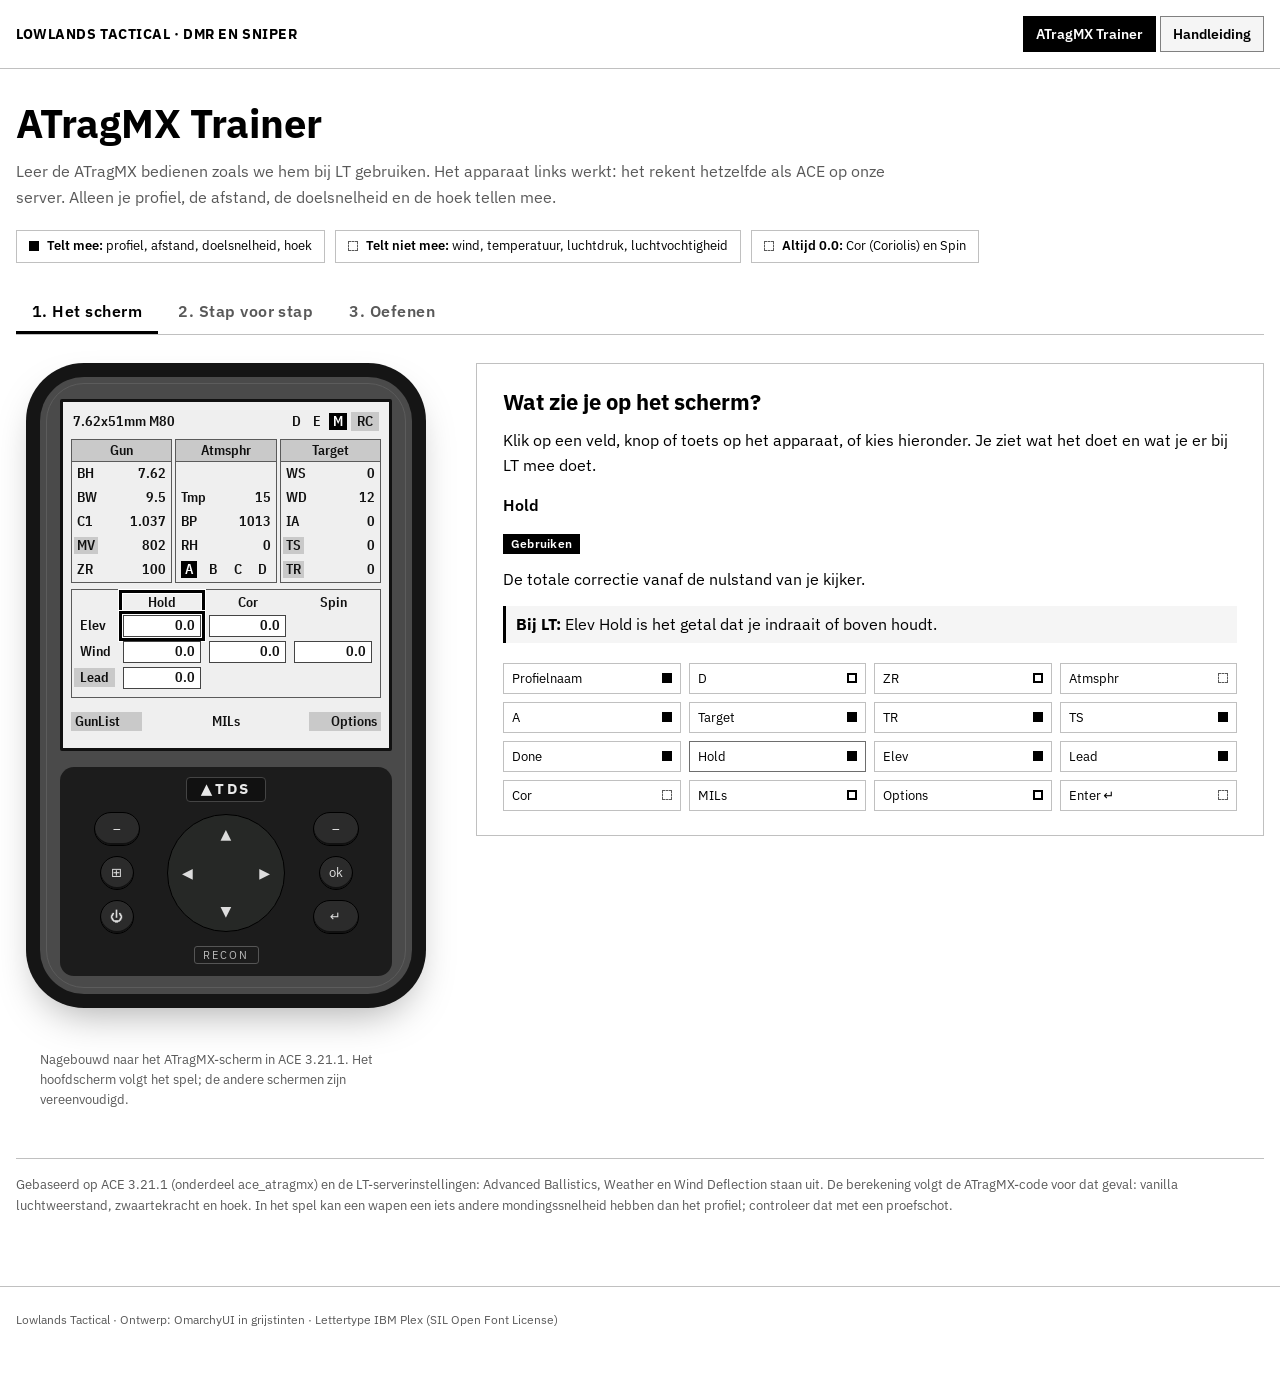
==== commit e189eb00: "Switch typography to IBM Plex Use IBM Plex Sans for text, Plex Mono for numbers and calls, and Plex " ====
--- a/index.html
+++ b/index.html
@@ -9,7 +9,7 @@
 <link rel="stylesheet" href="assets/lt.css">
 <link rel="preconnect" href="https://fonts.googleapis.com">
 <link rel="preconnect" href="https://fonts.gstatic.com" crossorigin>
-<link rel="stylesheet" href="https://fonts.googleapis.com/css2?family=Inter:wght@400;500;600;700&display=swap">
+<link rel="stylesheet" href="https://fonts.googleapis.com/css2?family=IBM+Plex+Mono:wght@400;600&family=IBM+Plex+Sans+Condensed:wght@500;600;700&family=IBM+Plex+Sans:wght@400;500;600;700&display=swap">
 <style>
 /* Layout: werkbank. Links het apparaat (blijft staan), rechts de les die erbij hoort. Op telefoon onder elkaar. */
 /* Kleuren en letters komen uit OmarchyUI (assets/omarchyui.css + assets/lt.css). Hier alleen aliassen. */
@@ -291,9 +291,10 @@
   .devcap{margin-top:40px}
 }
 
-/* Trainer: overal Inter */
+/* Lettertypes: IBM Plex Sans voor alles, Plex Mono voor getallen en meldingen, Plex Sans Condensed op het apparaatscherm */
 .o-root, .o-root *{font-family:var(--font-text) !important}
-.screen{letter-spacing:-0.01em}
+.turret .read, .call, .fact .val, .score, table.sol td:last-child{font-family:var(--font-num) !important}
+.screen, .screen *{font-family:"IBM Plex Sans Condensed","Arial Narrow",Arial,sans-serif !important}
 </style>
 
 </head>
@@ -998,6 +999,6 @@
 newScenario(); renderSteps(); setExplain("Hold"); setTab(start);
 })();
 </script>
-<footer class="site-foot">Lowlands Tactical · Ontwerp: OmarchyUI in grijstinten · Lettertype JetBrains Mono (SIL Open Font License)</footer>
+<footer class="site-foot">Lowlands Tactical · Ontwerp: OmarchyUI in grijstinten · Lettertype IBM Plex (SIL Open Font License)</footer>
 </body>
 </html>
--- a/assets/omarchyui.css
+++ b/assets/omarchyui.css
@@ -1,6 +1,6 @@
 /* OmarchyUI Â· built by build.py from tokens.json and src/ Â· do not edit, edit the source */
-@font-face { font-family: "JetBrains Mono"; font-style: normal; font-weight: 100 900; font-display: swap; src: url("../fonts/JetBrainsMono.ttf") format("truetype"); }
-@font-face { font-family: "JetBrains Mono"; font-style: italic; font-weight: 100 900; font-display: swap; src: url("../fonts/JetBrainsMono-Italic.ttf") format("truetype"); }
+
+
 /* Tokens. Dark first; light with data-theme="light" on <html>, or the device setting when no theme is set. */
 :root, [data-theme="dark"] {
   color-scheme: dark;
--- a/assets/lt.css
+++ b/assets/lt.css
@@ -28,11 +28,10 @@
 
 html, body { background: var(--bg); }
 
-/* Lettertypes: Inter voor lopende tekst, JetBrains Mono (OmarchyUI) voor koppen, knoppen en labels */
-:root { --font-text: "Inter", system-ui, -apple-system, "Segoe UI", Roboto, Arial, sans-serif; }
-.o-root { font-family: var(--font-text); font-feature-settings: "cv11", "ss01"; font-variant-ligatures: normal; }
-.o-root h1, .o-root h2, .o-root h3, .site-name, .site-nav a, nav.tabs button, .btn, .o-btn, .chip, .legend button,
-.o-root kbd, .explain .name, .turret .read, .fact .val, .call, .doc th, .doc .toc strong { font-family: var(--font-sans); }
+/* Lettertypes: IBM Plex Sans voor tekst en koppen, IBM Plex Mono voor toetsen en getallen */
+:root { --font-text: "IBM Plex Sans", system-ui, -apple-system, "Segoe UI", Roboto, Arial, sans-serif; --font-num: "IBM Plex Mono", ui-monospace, Consolas, monospace; --font-sans: var(--font-text); }
+.o-root { font-family: var(--font-text); font-variant-ligatures: normal; }
+.o-root kbd { font-family: var(--font-num); }
 
 /* Sitekop, gedeeld door beide pagina's */
 .site {
